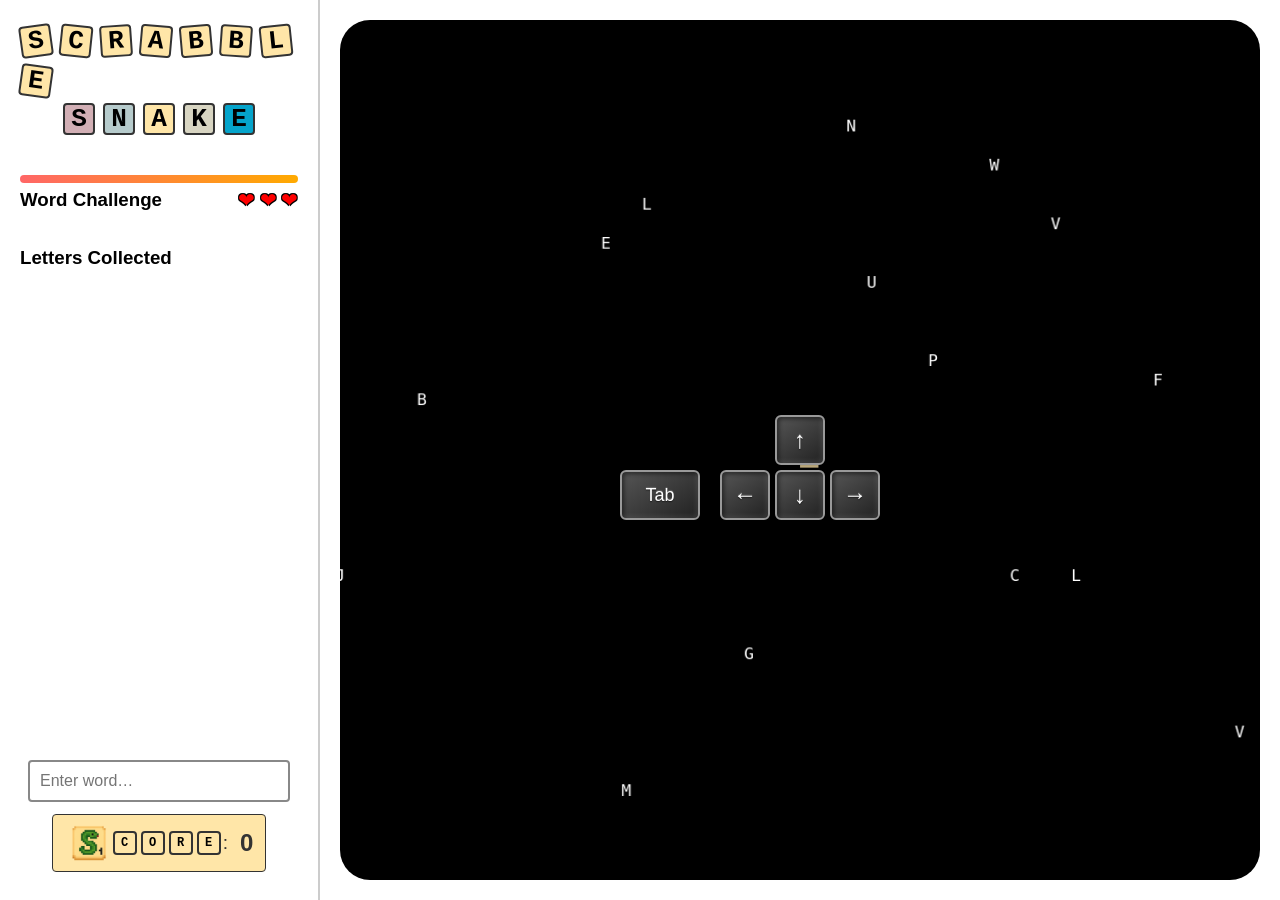
==== index.html @ 5f4277da "restricted num of pickups" ====
<!DOCTYPE html>
<html lang="en">
<head>
  <meta charset="UTF-8" />
  <title>Scrabble Snake</title>
  <link rel="stylesheet" href="stylesheet.css" />
  <link rel="icon" href="favicon.png" />
</head>
<body>
  <div class="container">

    <!-- Sidebar -->
    <div class="sidebar">

      <!-- Game Title -->
      <div class="title-tile-wrapper">
        <div class="title-line">
          <span class="title-tile" style="background-color: #ffe6a8; transform: rotate(-8deg);">S</span>
          <span class="title-tile" style="background-color: #ffe6a8; transform: rotate(6deg);">C</span>
          <span class="title-tile" style="background-color: #ffe6a8; transform: rotate(-4deg);">R</span>
          <span class="title-tile" style="background-color: #ffe6a8; transform: rotate(5deg);">A</span>
          <span class="title-tile" style="background-color: #ffe6a8; transform: rotate(-5deg);">B</span>
          <span class="title-tile" style="background-color: #ffe6a8; transform: rotate(4deg);">B</span>
          <span class="title-tile" style="background-color: #ffe6a8; transform: rotate(-6deg);">L</span>
          <span class="title-tile" style="background-color: #ffe6a8; transform: rotate(8deg);">E</span>
        </div>
        <div class="title-line indent">
          <span class="title-tile" style="background-color: #D2AFB5;">S</span>
          <span class="title-tile" style="background-color: #B6CBCC;">N</span>
          <span class="title-tile" style="background-color: #ffe6a8;">A</span>
          <span class="title-tile" style="background-color: #D8D5C2;">K</span>
          <span class="title-tile" style="background-color: #05A4CB;">E</span>
        </div>
      </div>

      <!-- Word Challenge -->
      <div class="word-challenge">
        <div class="timer-bar">
          <div id="timerFill"></div>
        </div>
        <div class="challenge-header">
          <h3>Word Challenge</h3>
          <div id="lifeContainer">
            <span class="heart full">❤</span>
            <span class="heart full">❤</span>
            <span class="heart full">❤</span>
          </div>
        </div>
        <div id="wordChallengeTiles"></div>
      </div>

      <!-- Inventory -->
      <div class="inventory">
        <h3>Letters Collected</h3>
        <div id="letterInventory" class="tile-inventory"></div>
      </div>

      <!-- Submission & Score -->
      <div class="submission-area">
        <input id="wordInput" type="text" placeholder="Enter word…" />

        <div id="playerScore" class="score-display">
          <!-- Favicon‑as‑tile for “S” -->
          <img src="favicon.png" alt="S" class="score-icon" />

          <!-- Four Scrabble tiles spelling “CORE” -->
          <div class="score-tiles">
            <div class="tile">C</div>
            <div class="tile">O</div>
            <div class="tile">R</div>
            <div class="tile">E</div>
          </div>

          <!-- Separator -->
          <span class="score-sep">:</span>

          <!-- Numeric score -->
          <span id="scoreValue" class="score-value">0</span>
        </div>
      </div>

    </div><!-- /.sidebar -->

    <!-- Game Arena -->
    <div class="game-arena">
      <canvas id="game"></canvas>
      <div id="startOverlay">
        <div class="arrow up">↑</div>
        <div class="arrow left">←</div>
        <div class="arrow down">↓</div>
        <div class="arrow right">→</div>
        <div class="arrow tab">Tab</div>
      </div>
    </div>

  </div><!-- /.container -->

  <script src="game.js"></script>
</body>
</html>
---- stylesheet.css ----
/* ==========================================================================
   RESET & BASE
   ========================================================================== */
* {
  margin: 0;
  padding: 0;
  box-sizing: border-box;
}

html, body {
  height: 100%;
  background: white;
  color: black;
  font-family: sans-serif;
}

/* ==========================================================================
   LAYOUT
   ========================================================================== */
.container {
  display: flex;
  height: 100%;
  overflow: hidden;
}

/* Sidebar (game board panel) */
.sidebar {
  position: relative; 
  width: 25%;
  background: white;
  padding: 20px;
  display: flex;
  flex-direction: column;
  border-right: 2px solid #ccc;
  overflow-y: auto;
}

/* Arena (canvas container) */
.game-arena {
  flex: 1;
  background: black;
  border-radius: 30px;
  margin: 20px;
  position: relative;
  display: flex;
  align-items: center;
  justify-content: center;
}


#startOverlay {
  position: absolute;
  top: 50%;
  left: 50%;
  width: 200px;
  height: 200px;
  transform: translate(-50%, -50%);
  pointer-events: none;
  animation: overlay-blink 1s infinite alternate;
  z-index: 10;
}

/* Base arrow style */
#startOverlay .arrow {
  position: absolute;
  width: 50px;
  height: 50px;
  font-size: 24px;
  display: flex;
  justify-content: center;
  align-items: center;
  color: white;
  text-shadow:
    0 1px 1px rgba(0,0,0,0.5),
    0 -1px 1px rgba(255,255,255,0.2);
  background: linear-gradient(145deg, #555, #222);
  border: 2px solid #999;
  border-radius: 6px;
  box-shadow:
    inset 2px 2px 4px rgba(0,0,0,0.5),
    inset -2px -2px 4px rgba(255,255,255,0.1),
    3px 3px 6px rgba(0,0,0,0.4);
}

/* new “Tab” key style */
#startOverlay .tab {
  /* same base arrow look & feel */
  width: 80px;
  height: 50px;
  font-size: 18px;
  line-height: 1;
  top: 120px;           /* push it below the Up/Down arrows */
  left: -20%;            /* center horizontally */
  transform: translateX(-50%);
}

/* Now position each manually */
#startOverlay .up {
  top: 65px;
  left: 75px;
}

#startOverlay .left {
  top: 120px;
  left: 20px;
}

#startOverlay .down {
  top: 120px;
  left: 75px;
}

#startOverlay .right {
  top: 120px;
  left: 130px;
}


/* Blink animation */
@keyframes overlay-blink {
  from { opacity: 4.5; }
  to   { opacity: 0.4; }
}

/* Canvas */
#game {
  display: block;
  width: 100%;
  height: 100%;
}

/* ==========================================================================
   HEADERS & TITLES
   ========================================================================== */
.sidebar h1 {
  font-size: 24px;
  margin-bottom: 16px;
}

.sidebar h2 {
  font-size: 18px;
  margin-bottom: 18px;
}

/* Title-Tile Logo */
.title-tile-wrapper {
  display: flex;
  flex-direction: column;
  align-items: center;
  gap: 6px;
  margin: 5px 0 20px;
}

.title-line {
  display: flex;
  flex-wrap: wrap;
  gap: 8px;
}

.title-tile {
  position: relative;
  width: 32px;
  height: 32px;
  background-color: #ffe6a8;
  border: 2px solid #333;
  border-radius: 4px;
  color: #000;
  font-size: 26px;
  font-weight: bold;
  display: flex;
  justify-content: center;
  align-items: center;
  font-family: 'Courier New', monospace;
}


/* ----------------------------------------------------------------------------
   WORD CHALLENGE 
   ---------------------------------------------------------------------------- */

.word-challenge {
  display: flex;
  flex-direction: column;
  gap: 6px;
  align-items: flex-start;  /* keeps things aligned left */
  margin-top: 20px;   

}

#wordChallengeTiles {
  display: flex;  /* <- this keeps the tiles horizontal */
  gap: 4px;
}

.timer-bar {
  height: 8px;
  width: 100%;
  background: #ddd;
  border-radius: 4px;
  overflow: hidden;
}

#timerFill {
  height: 100%;
  width: 100%;
  background: linear-gradient(to right, #f66, #fa0);
  transition: width 1s linear;
}


.heart {
  font-size: 20px;
  line-height: 1;
  color: red;
  text-shadow:
     1px  1px 0 black,
    -1px  1px 0 black,
     1px -1px 0 black,
    -1px -1px 0 black;
}

.heart.empty {
  color: #555;
  text-shadow: none;
}

/* New wrapper for title + hearts, side by side */
.challenge-header {
  display: flex;
  align-items: center;
  width: 100%;
  margin-left: auto;
}

/* Push the hearts to the right */
.challenge-header #lifeContainer {
  margin-left: auto;
}

#lifeContainer .heart {
  transition: color .2s ease;
}


/* ==========================================================================
   INVENTORY (“Collected Letters”)
   ========================================================================== */
.inventory {
  margin-top: 30px;
  margin-bottom: 124px;
}

/* Collected tile container needs relative for absolute-fall */
#letterInventory,
.tile-inventory {
  position: relative;
  display: flex;
  flex-wrap: wrap;
  gap: 6px;
  margin-top: 8px; 
}

.tile {
  position: relative;
  width: 40px;
  height: 40px;
  background-color: #ffe6a8;
  border: 2px solid #333;
  border-radius: 4px;
  color: #000;
  font-size: 22px;
  font-weight: bold;
  display: flex;
  justify-content: center;
  align-items: center;
  font-family: 'Courier New', monospace;
}

.tile-points {
  position: absolute;
  bottom: -2.5px;
  right: 1px;
  font-size: 12px;
  font-weight: bold;
  opacity: 0.7;
}

.tile-count {
  position: absolute;
  top: -6px;
  right: -6px;
  background-color: #333;
  color: white;
  font-size: 12px;
  width: 18px;
  height: 18px;
  border-radius: 50%;
  display: flex;
  justify-content: center;
  align-items: center;
  font-family: sans-serif;
}

/* ==========================================================================
   SUBMISSION AREA (Enter Word + Score)
   ========================================================================== */

.submission-area {
  position: absolute;
  left: 20px;
  right: 20px;
  bottom: 20px;
  display: flex;
  flex-direction: column;
  align-items: center;   /* center under input */
  gap: 12px;             /* space between input and score */
  background: rgba(255,255,255,0.9);
  padding: 8px;
  border-radius: 4px;
  z-index: 1;
}

/* When you switch to row layout: */
.submission-area.submission-row {
  flex-direction: row;
  align-items: center;
  justify-content: space-between;
}

.submission-area.submission-row input#wordInput {
  flex-grow: 1;
}

#wordInput {
  width: 100%;
  padding: 10px;
  font-size: 16px;
  border: 2px solid #888;
  border-radius: 4px;
  background: #fff;
  color: black;
  transition: border 0.3s, box-shadow 0.3s;
}

#wordInput:focus {
  outline: none;
  border-color: #555;
}

#wordInput.success {
  border-color: limegreen;
  box-shadow: 0 0px 8px limegreen;
}

#wordInput.error {
  border-color: red;
  animation: shake 0.3s;
}

/* ==========================================================================
   SCORE DISPLAY
   ========================================================================== */

/* === Score display wrapper === */
.score-display {
  display: flex;
  flex-direction: row;
  align-items: center;
  gap: 0px;
  background: #ffe6a8;
  padding: 4px 12px;
  border-radius: 4px;
  text-align: center;
  border: 1px solid #333;
}

/* === Favicon icon as “S” === */
.score-icon {
  width: 3em;
  height: 3em;
}

/* === Container for the “CORE” tiles === */
.score-tiles {
  display: flex;
  gap: 4px;
}

/* === Reuse your existing .tile style, but override size === */
.score-display .tile {
  width: 2em;            /* same as favicon */
  height: 2em;
  background-color: #ffe6a8;
  border: 2px solid #333;
  border-radius: 4px;
  color: #000;
  font-size: 12px;      /*Size of the CORE letters */
  font-weight: bold;
  display: flex;
  justify-content: center;
  align-items: center;
  font-family: 'Courier New', monospace;
}

/* the colon separator */
.score-sep {
  margin: 2px; /* adjust left/right space around “:” */
  font-size: 1.2em;
  color: #333;
}

/* the numeric score itself */
.score-value {
  font-size: 1.5em;
  font-weight: bold;
  color: #333;
  /* if you want extra breathing room from the colon: */
  margin-left: 10px;
}



/* ==========================================================================
   ANIMATIONS
   ========================================================================== */
/* Input shake */
@keyframes shake {
  0%,100% { transform: translateX(0); }
  25%,75% { transform: translateX(-5px); }
  50%     { transform: translateX(5px); }
}

/* Tile shake */
@keyframes tile-shake {
  0%,100% { transform: translateX(0); }
  20%,60% { transform: translateX(-6px); }
  40%,80% { transform: translateX(6px); }
}
#letterInventory.shake .tile {
  animation: tile-shake 0.6s ease;
}

/* Tile fall — absolutely positioned so it won’t shift layout */
@keyframes tile-fall {
  to {
    transform: translateY(120vh) rotate(360deg);
    opacity: 0;
  }
}
.tile.fall {
  animation: tile-fall 1.5s ease forwards !important;
  z-index: 10;
}
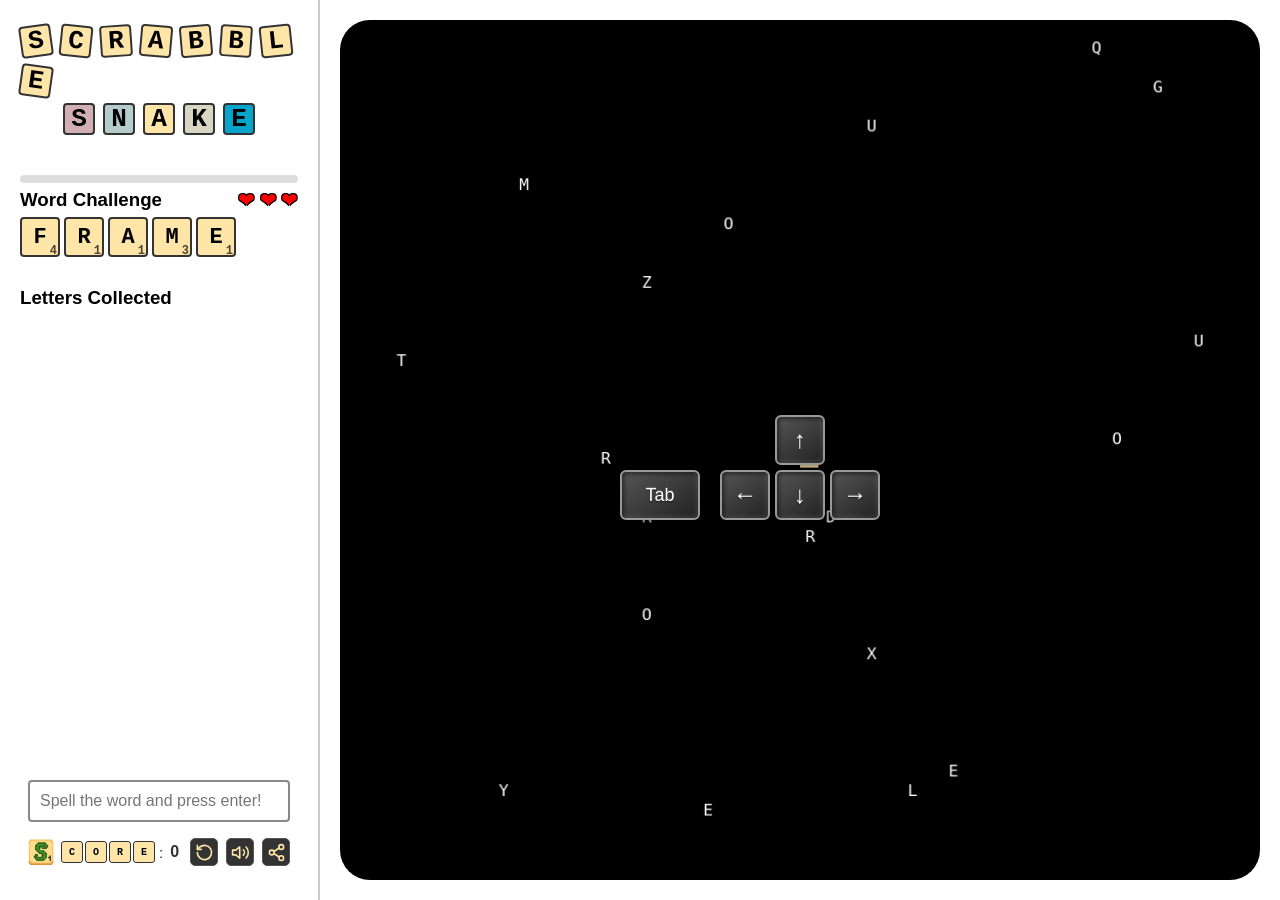
==== commit e8234edd: "game controls and UI" ====
--- a/index.html
+++ b/index.html
@@ -57,25 +57,59 @@
 
       <!-- Submission & Score -->
       <div class="submission-area">
-        <input id="wordInput" type="text" placeholder="Enter word…" />
 
-        <div id="playerScore" class="score-display">
-          <!-- Favicon‑as‑tile for “S” -->
-          <img src="favicon.png" alt="S" class="score-icon" />
+        <input id="wordInput" type="text" placeholder="Spell the word and press enter!" />
 
-          <!-- Four Scrabble tiles spelling “CORE” -->
-          <div class="score-tiles">
-            <div class="tile">C</div>
-            <div class="tile">O</div>
-            <div class="tile">R</div>
-            <div class="tile">E</div>
+        <div class="submission-footer">
+
+          <!-- Score on the left -->
+          <div id="playerScore" class="score-display">
+            <img src="favicon.png" alt="S" class="score-icon" />
+
+            <div class="score-tiles">
+              <div class="tile">C</div>
+              <div class="tile">O</div>
+              <div class="tile">R</div>
+              <div class="tile">E</div>
+            </div>
+
+            <span class="score-sep">:</span>
+            <span id="scoreValue" class="score-value">0</span>
           </div>
 
-          <!-- Separator -->
-          <span class="score-sep">:</span>
+          <!-- Controls on the right -->
+          <div class="game-controls">
 
-          <!-- Numeric score -->
-          <span id="scoreValue" class="score-value">0</span>
+            <button id="resetButton" class="control-button" 
+                    title="Reset game" aria-label="Reset game">
+              <svg viewBox="0 0 24 24">
+                <path d="M3 12a9 9 0 1 0 3-6.7L3 8"/>
+                <path d="M3 3v5h5"/>
+              </svg>
+            </button>
+
+            <button id="muteButton" class="control-button"
+                    title="Mute sound" aria-label="Mute sound">
+              <svg id="muteIcon" viewBox="0 0 24 24">
+                <polygon points="11 5 6 9 2 9 2 15 6 15 11 19 11 5"/>
+                <path d="M15.5 8.5a5 5 0 0 1 0 7"/>
+                <path d="M19 5a10 10 0 0 1 0 14"/>
+              </svg>
+            </button>
+
+            <button id="shareButton" class="control-button"
+                    title="Share game" aria-label="Share game">
+              <svg viewBox="0 0 24 24">
+                <circle cx="18" cy="5" r="3"/>
+                <circle cx="6" cy="12" r="3"/>
+                <circle cx="18" cy="19" r="3"/>
+                <path d="m8.7 10.7 6.6-4.4"/>
+                <path d="m8.7 13.3 6.6 4.4"/>
+              </svg>
+            </button>
+
+          </div>
+
         </div>
       </div>
 
--- a/stylesheet.css
+++ b/stylesheet.css
@@ -302,7 +302,7 @@
 }
 
 /* ==========================================================================
-   SUBMISSION AREA (Enter Word + Score)
+   SUBMISSION AREA
    ========================================================================== */
 
 .submission-area {
@@ -310,25 +310,15 @@
   left: 20px;
   right: 20px;
   bottom: 20px;
+
   display: flex;
   flex-direction: column;
-  align-items: center;   /* center under input */
-  gap: 12px;             /* space between input and score */
-  background: rgba(255,255,255,0.9);
+  gap: 10px;
+
+  background: rgba(255,255,255,0.95);
   padding: 8px;
   border-radius: 4px;
   z-index: 1;
-}
-
-/* When you switch to row layout: */
-.submission-area.submission-row {
-  flex-direction: row;
-  align-items: center;
-  justify-content: space-between;
-}
-
-.submission-area.submission-row input#wordInput {
-  flex-grow: 1;
 }
 
 #wordInput {
@@ -348,8 +338,8 @@
 }
 
 #wordInput.success {
-  border-color: limegreen;
-  box-shadow: 0 0px 8px limegreen;
+  border-color: rgb(25, 141, 25);
+  box-shadow: 0 0 8px rgba(18, 105, 18, 0.65);
 }
 
 #wordInput.error {
@@ -358,43 +348,50 @@
 }
 
 /* ==========================================================================
+   SUBMISSION FOOTER: SCORE + CONTROLS
+   ========================================================================== */
+
+.submission-footer {
+  display: flex;
+  align-items: center;
+  justify-content: space-between;
+  width: 100%;
+}
+
+
+/* ==========================================================================
    SCORE DISPLAY
    ========================================================================== */
 
-/* === Score display wrapper === */
 .score-display {
   display: flex;
   flex-direction: row;
   align-items: center;
-  gap: 0px;
-  background: #ffe6a8;
-  padding: 4px 12px;
-  border-radius: 4px;
-  text-align: center;
+  gap: 2px;
+  background: transparent;
+  padding: 2px;
+  border: none;
+  margin-left: -7px;
+}
+
+.score-icon {
+  width: 36px;
+  height: 36px;
+}
+
+.score-tiles {
+  display: flex;
+  gap: 2px;
+}
+
+.score-display .tile {
+  width: 22px;
+  height: 22px;
+  background-color: #ffe6a8;
   border: 1px solid #333;
-}
-
-/* === Favicon icon as “S” === */
-.score-icon {
-  width: 3em;
-  height: 3em;
-}
-
-/* === Container for the “CORE” tiles === */
-.score-tiles {
-  display: flex;
-  gap: 4px;
-}
-
-/* === Reuse your existing .tile style, but override size === */
-.score-display .tile {
-  width: 2em;            /* same as favicon */
-  height: 2em;
-  background-color: #ffe6a8;
-  border: 2px solid #333;
-  border-radius: 4px;
+  border-radius: 3px;
   color: #000;
-  font-size: 12px;      /*Size of the CORE letters */
+  font-size: 10px;
   font-weight: bold;
   display: flex;
   justify-content: center;
@@ -402,23 +399,67 @@
   font-family: 'Courier New', monospace;
 }
 
-/* the colon separator */
 .score-sep {
-  margin: 2px; /* adjust left/right space around “:” */
-  font-size: 1.2em;
+  margin: 2px;
+  font-size: 15px;
   color: #333;
 }
 
-/* the numeric score itself */
 .score-value {
-  font-size: 1.5em;
+  font-size: 15x;
   font-weight: bold;
   color: #333;
-  /* if you want extra breathing room from the colon: */
-  margin-left: 10px;
-}
-
-
+  margin-left: 3px;
+}
+
+/* ==========================================================================
+   GAME CONTROLS
+   ========================================================================== */
+
+.game-controls {
+  display: flex;
+  align-items: center;
+  gap: 8px;
+}
+
+.control-button {
+  width: 28px;
+  height: 28px;
+
+  display: flex;
+  align-items: center;
+  justify-content: center;
+
+  background: #333;
+  border: 1px solid #555;
+  border-radius: 5px;
+
+  color: #ffe6a8;
+  cursor: pointer;
+
+  transition:
+    background 0.2s ease,
+    transform 0.2s ease;
+}
+
+.control-button svg {
+  width: 19px;
+  height: 19px;
+  fill: none;
+  stroke: #ffe6a8;
+  stroke-width: 2;
+  stroke-linecap: round;
+  stroke-linejoin: round;
+}
+
+.control-button:hover {
+  background: #555;
+  transform: translateY(-2px);
+}
+
+.control-button:active {
+  transform: translateY(0);
+}
 
 /* ==========================================================================
    ANIMATIONS
@@ -452,3 +493,15 @@
   z-index: 10;
 }
 
+/* Wiggle for barrier letters */
+
+.letter.wiggle {
+  animation: blocked-wiggle 0.4s ease;
+}
+
+@keyframes blocked-wiggle {
+  0%,100% { transform: translate(0,0); }
+  25%     { transform: translate(-4px,0); }
+  75%     { transform: translate(4px,0); }
+}
+
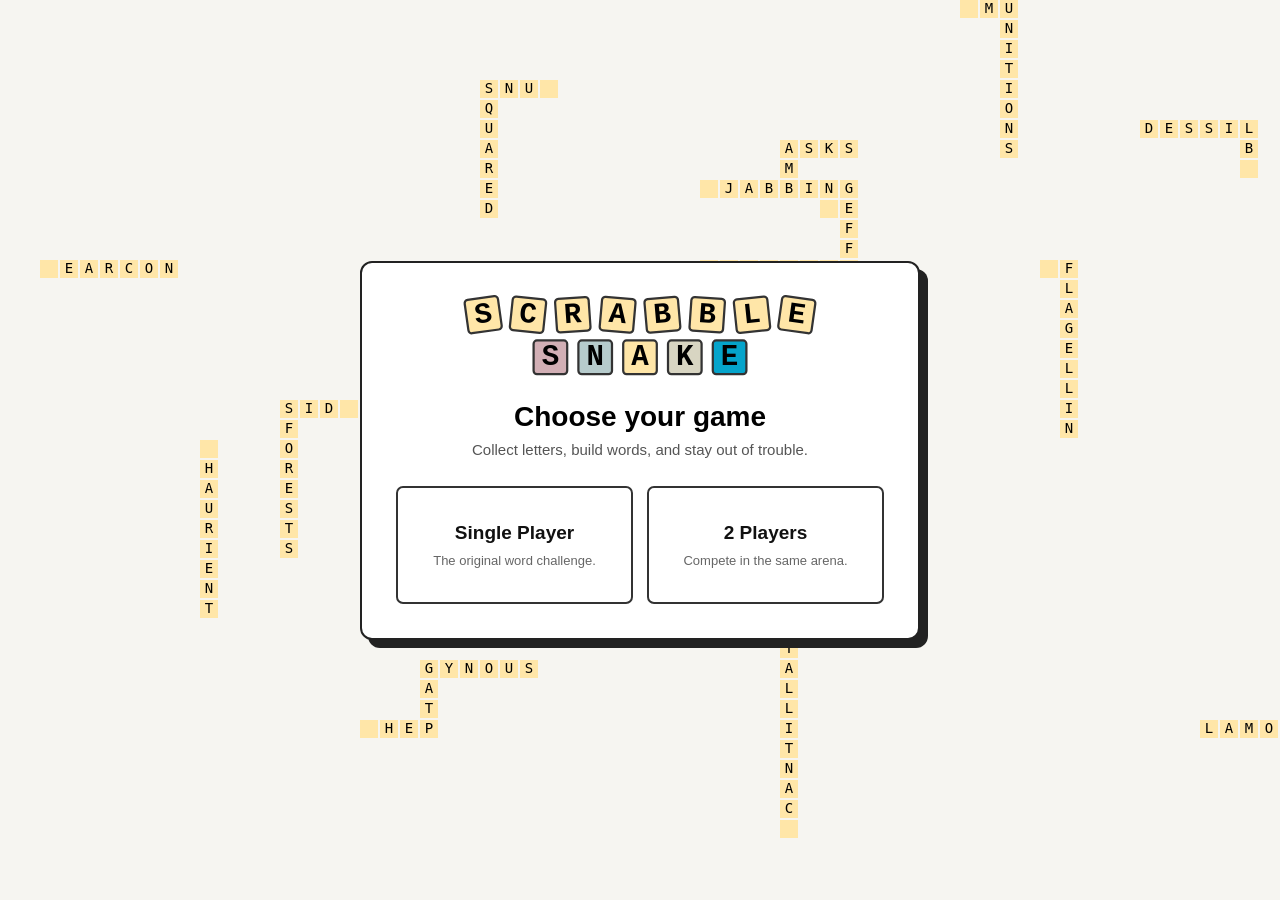
==== commit 0335bbb8: "Multiplayer mode and homescreen animation" ====
--- a/index.html
+++ b/index.html
@@ -2,18 +2,67 @@
 <html lang="en">
 <head>
   <meta charset="UTF-8" />
+  <meta name="viewport" content="width=device-width, initial-scale=1.0" />
   <title>Scrabble Snake</title>
   <link rel="stylesheet" href="stylesheet.css" />
+  <link rel="stylesheet" href="multiplayer.css" />
+  <link rel="stylesheet" href="home-animation.css" />
   <link rel="icon" href="favicon.png" />
 </head>
 <body>
-  <div class="container">
-
-    <!-- Sidebar -->
+
+  <!-- Mode selection -->
+  <main id="modeScreen" class="mode-screen">
+    <canvas id="homeSnakeCanvas" aria-hidden="true"></canvas>
+    <div class="mode-card">
+      <div class="title-tile-wrapper mode-logo">
+        <div class="title-line">
+          <span class="title-tile" style="background-color:#ffe6a8; transform:rotate(-8deg);">S</span>
+          <span class="title-tile" style="background-color:#ffe6a8; transform:rotate(6deg);">C</span>
+          <span class="title-tile" style="background-color:#ffe6a8; transform:rotate(-4deg);">R</span>
+          <span class="title-tile" style="background-color:#ffe6a8; transform:rotate(5deg);">A</span>
+          <span class="title-tile" style="background-color:#ffe6a8; transform:rotate(-5deg);">B</span>
+          <span class="title-tile" style="background-color:#ffe6a8; transform:rotate(4deg);">B</span>
+          <span class="title-tile" style="background-color:#ffe6a8; transform:rotate(-6deg);">L</span>
+          <span class="title-tile" style="background-color:#ffe6a8; transform:rotate(8deg);">E</span>
+        </div>
+        <div class="title-line indent">
+          <span class="title-tile" style="background-color:#D2AFB5;">S</span>
+          <span class="title-tile" style="background-color:#B6CBCC;">N</span>
+          <span class="title-tile" style="background-color:#ffe6a8;">A</span>
+          <span class="title-tile" style="background-color:#D8D5C2;">K</span>
+          <span class="title-tile" style="background-color:#05A4CB;">E</span>
+        </div>
+      </div>
+
+      <h1>Choose your game</h1>
+      <p class="mode-intro">Collect letters, build words, and stay out of trouble.</p>
+
+      <div class="mode-options">
+        <button id="singleModeButton" class="mode-option" type="button">
+          <span class="mode-option-title">Single Player</span>
+          <span class="mode-option-description">The original word challenge.</span>
+        </button>
+        <button id="multiModeButton" class="mode-option" type="button">
+          <span class="mode-option-title">2 Players</span>
+          <span class="mode-option-description">Compete in the same arena.</span>
+        </button>
+      </div>
+    </div>
+  </main>
+
+  <!-- Existing single-player interface. game.js is loaded only after this mode is selected. -->
+  <div id="singlePlayerScreen" class="container" hidden>
     <div class="sidebar">
 
-      <!-- Game Title -->
-      <div class="title-tile-wrapper">
+      <div
+        id="singleHomeTitle"
+        class="title-tile-wrapper single-home-title"
+        role="button"
+        tabindex="0"
+        aria-label="Return to game mode selection"
+        title="Return to game mode selection"
+      >
         <div class="title-line">
           <span class="title-tile" style="background-color: #ffe6a8; transform: rotate(-8deg);">S</span>
           <span class="title-tile" style="background-color: #ffe6a8; transform: rotate(6deg);">C</span>
@@ -33,7 +82,6 @@
         </div>
       </div>
 
-      <!-- Word Challenge -->
       <div class="word-challenge">
         <div class="timer-bar">
           <div id="timerFill"></div>
@@ -49,86 +97,293 @@
         <div id="wordChallengeTiles"></div>
       </div>
 
-      <!-- Inventory -->
       <div class="inventory">
         <h3>Letters Collected</h3>
         <div id="letterInventory" class="tile-inventory"></div>
       </div>
 
-      <!-- Submission & Score -->
       <div class="submission-area">
-
         <input id="wordInput" type="text" placeholder="Spell the word and press enter!" />
-
         <div class="submission-footer">
-
-          <!-- Score on the left -->
           <div id="playerScore" class="score-display">
             <img src="favicon.png" alt="S" class="score-icon" />
-
             <div class="score-tiles">
               <div class="tile">C</div>
               <div class="tile">O</div>
               <div class="tile">R</div>
               <div class="tile">E</div>
             </div>
-
             <span class="score-sep">:</span>
             <span id="scoreValue" class="score-value">0</span>
           </div>
 
-          <!-- Controls on the right -->
           <div class="game-controls">
-
-            <button id="resetButton" class="control-button" 
-                    title="Reset game" aria-label="Reset game">
-              <svg viewBox="0 0 24 24">
-                <path d="M3 12a9 9 0 1 0 3-6.7L3 8"/>
-                <path d="M3 3v5h5"/>
-              </svg>
+            <button id="singleHomeButton" class="control-button" title="Choose game mode" aria-label="Choose game mode" type="button">
+              <svg viewBox="0 0 24 24"><path d="m3 10 9-7 9 7"/><path d="M5 9v12h14V9"/><path d="M9 21v-7h6v7"/></svg>
             </button>
-
-            <button id="muteButton" class="control-button"
-                    title="Mute sound" aria-label="Mute sound">
-              <svg id="muteIcon" viewBox="0 0 24 24">
-                <polygon points="11 5 6 9 2 9 2 15 6 15 11 19 11 5"/>
-                <path d="M15.5 8.5a5 5 0 0 1 0 7"/>
-                <path d="M19 5a10 10 0 0 1 0 14"/>
-              </svg>
+            <button id="muteButton" class="control-button" title="Mute sound" aria-label="Mute sound" type="button">
+              <svg id="muteIcon" viewBox="0 0 24 24"><polygon points="11 5 6 9 2 9 2 15 6 15 11 19 11 5"/><path d="M15.5 8.5a5 5 0 0 1 0 7"/><path d="M19 5a10 10 0 0 1 0 14"/></svg>
             </button>
-
-            <button id="shareButton" class="control-button"
-                    title="Share game" aria-label="Share game">
-              <svg viewBox="0 0 24 24">
-                <circle cx="18" cy="5" r="3"/>
-                <circle cx="6" cy="12" r="3"/>
-                <circle cx="18" cy="19" r="3"/>
-                <path d="m8.7 10.7 6.6-4.4"/>
-                <path d="m8.7 13.3 6.6 4.4"/>
-              </svg>
+            <button id="pauseButton" class="control-button" title="Pause game" aria-label="Pause game" aria-pressed="false" type="button">
+              <svg id="pauseIcon" viewBox="0 0 24 24"><path d="M8 5v14M16 5v14"/></svg>
             </button>
-
-          </div>
-
-        </div>
-      </div>
-
-    </div><!-- /.sidebar -->
-
-    <!-- Game Arena -->
+          </div>
+        </div>
+      </div>
+    </div>
+
     <div class="game-arena">
-      <canvas id="game"></canvas>
+      <canvas id="game" tabindex="-1" aria-label="Single-player game arena"></canvas>
       <div id="startOverlay">
         <div class="arrow up">↑</div>
         <div class="arrow left">←</div>
         <div class="arrow down">↓</div>
         <div class="arrow right">→</div>
         <div class="arrow tab">Tab</div>
+        <div class="arrow enter">Enter</div>
       </div>
     </div>
-
-  </div><!-- /.container -->
-
-  <script src="game.js"></script>
+  </div>
+
+  <!-- Local multiplayer interface -->
+  <section id="multiGameScreen" class="multiplayer-screen" hidden>
+    <header class="multi-topbar">
+      <section class="multi-player-score player-one" aria-label="Player 1 score">
+        <div class="multi-score-line"><span id="p1Score">0</span><small>PTS</small></div>
+        <div class="multi-player-label">PLAYER 1</div>
+        <div id="p1Feedback" class="player-feedback" aria-live="polite"></div>
+      </section>
+
+      <button id="multiHomeButton" class="multi-title-home" type="button" aria-label="Return to game mode selection">
+        <span class="title-tile-wrapper multi-logo">
+          <span class="title-line">
+            <span class="title-tile" style="background-color:#ffe6a8; transform:rotate(-8deg);">S</span>
+            <span class="title-tile" style="background-color:#ffe6a8; transform:rotate(6deg);">C</span>
+            <span class="title-tile" style="background-color:#ffe6a8; transform:rotate(-4deg);">R</span>
+            <span class="title-tile" style="background-color:#ffe6a8; transform:rotate(5deg);">A</span>
+            <span class="title-tile" style="background-color:#ffe6a8; transform:rotate(-5deg);">B</span>
+            <span class="title-tile" style="background-color:#ffe6a8; transform:rotate(4deg);">B</span>
+            <span class="title-tile" style="background-color:#ffe6a8; transform:rotate(-6deg);">L</span>
+            <span class="title-tile" style="background-color:#ffe6a8; transform:rotate(8deg);">E</span>
+          </span>
+          <span class="title-line indent">
+            <span class="title-tile" style="background-color:#D2AFB5;">S</span>
+            <span class="title-tile" style="background-color:#B6CBCC;">N</span>
+            <span class="title-tile" style="background-color:#ffe6a8;">A</span>
+            <span class="title-tile" style="background-color:#D8D5C2;">K</span>
+            <span class="title-tile" style="background-color:#05A4CB;">E</span>
+          </span>
+        </span>
+      </button>
+
+      <section class="multi-player-score player-two" aria-label="Player 2 score">
+        <div class="multi-score-line"><span id="p2Score">0</span><small>PTS</small></div>
+        <div class="multi-player-label">PLAYER 2</div>
+        <div id="p2Feedback" class="player-feedback" aria-live="polite"></div>
+      </section>
+    </header>
+
+    <main id="multiGameArena" class="multi-game-area">
+      <canvas id="multiGameCanvas"></canvas>
+      <div id="multiStartOverlay" class="multi-start-overlay">
+        <div class="multi-start-card">
+          <p class="multi-eyebrow">LOCAL MULTIPLAYER</p>
+          <h1>Ready to compete?</h1>
+          <p>Both players share the same arena and collect letters in order.</p>
+          <div class="multi-control-summary">
+            <div>
+              <strong>PLAYER 1</strong>
+              <span>Arrow keys to move</span>
+              <span>Enter to submit</span>
+            </div>
+            <div>
+              <strong>PLAYER 2</strong>
+              <span>W A S D to move</span>
+              <span>Ctrl to submit</span>
+            </div>
+          </div>
+          <p id="multiDictionaryStatus" class="dictionary-status">Loading word list...</p>
+          <button id="multiStartButton" type="button" disabled>Start match</button>
+          <div id="multiDurationHomeSlot">
+            <div class="multi-duration-control">
+            <label for="multiMatchMinutes">MATCH DURATION</label>
+            <div id="multiMatchDuration" class="multi-duration-input" aria-label="Match duration, maximum ten minutes">
+              <input
+                id="multiMatchMinutes"
+                type="text"
+                inputmode="numeric"
+                autocomplete="off"
+                maxlength="2"
+                value="02"
+                aria-label="Minutes"
+                aria-describedby="multiMatchDurationError"
+              />
+              <span class="multi-duration-colon" aria-hidden="true">:</span>
+              <input
+                id="multiMatchSeconds"
+                type="text"
+                inputmode="numeric"
+                autocomplete="off"
+                maxlength="2"
+                value="30"
+                aria-label="Seconds"
+                aria-describedby="multiMatchDurationError"
+              />
+            </div>
+            <span id="multiMatchDurationError" class="multi-duration-error" aria-live="polite"></span>
+            </div>
+          </div>
+        </div>
+      </div>
+
+      <div id="multiResultsOverlay" class="multi-results-overlay" hidden>
+        <div class="multi-results-card" role="dialog" aria-modal="true" aria-labelledby="multiResultsTitle">
+          <p class="multi-eyebrow">MATCH COMPLETE</p>
+          <h1 id="multiResultsTitle">Match results</h1>
+
+          <section class="multi-results-player player-one-results" aria-label="Player 1 results">
+            <header class="multi-results-player-header">
+              <h2>PLAYER 1</h2>
+              <div class="multi-results-total"><span id="multiResultsP1Score">0</span><small>PTS</small></div>
+            </header>
+            <div id="multiResultsP1Words" class="multi-results-words" aria-label="Player 1 submitted words"></div>
+          </section>
+
+          <section class="multi-results-player player-two-results" aria-label="Player 2 results">
+            <header class="multi-results-player-header">
+              <h2>PLAYER 2</h2>
+              <div class="multi-results-total"><span id="multiResultsP2Score">0</span><small>PTS</small></div>
+            </header>
+            <div id="multiResultsP2Words" class="multi-results-words" aria-label="Player 2 submitted words"></div>
+          </section>
+
+          <footer class="multi-results-footer">
+            <div id="multiResultsDurationSlot" class="multi-results-duration-slot"></div>
+            <button id="multiResultsStartButton" type="button" disabled>Start match</button>
+          </footer>
+        </div>
+      </div>
+    </main>
+
+    <div id="multiMatchTimer" class="multi-match-timer" hidden aria-label="Match time remaining">
+      <div class="multi-match-timer-track">
+        <div id="multiMatchTimerFill" class="multi-match-timer-fill"></div>
+      </div>
+    </div>
+
+      <footer class="multi-bottom-controls">
+        <div class="game-controls">
+          <button id="multiHomeIconButton" class="control-button" type="button"
+            title="Home" aria-label="Return to game mode selection">
+            <svg viewBox="0 0 24 24"><path d="m3 10 9-7 9 7"/><path d="M5 9v12h14V9"/><path d="M9 21v-7h6v7"/></svg>
+          </button>
+          <button id="multiMuteButton" class="control-button" type="button"
+            title="Mute sound" aria-label="Mute sound">
+            <svg viewBox="0 0 24 24"><polygon points="11 5 6 9 2 9 2 15 6 15 11 19 11 5"/><path d="M15.5 8.5a5 5 0 0 1 0 7"/><path d="M19 5a10 10 0 0 1 0 14"/></svg>
+          </button>
+          <button id="multiPauseButton" class="control-button" type="button"
+            title="Pause game" aria-label="Pause game" disabled>
+            <svg viewBox="0 0 24 24"><path d="M8 5v14M16 5v14"/></svg>
+          </button>
+          <button id="multiResetButton" class="control-button" type="button"
+            title="Restart match" aria-label="Restart match">
+            <svg viewBox="0 0 24 24"><path d="M3 12a9 9 0 1 0 3-6.7L3 8"/><path d="M3 3v5h5"/></svg>
+          </button>
+        </div>
+      </footer>
+
+  </section>
+
+  <script src="home-animation.js"></script>
+  <script>
+    (() => {
+      const modeScreen = document.getElementById('modeScreen');
+      const singleScreen = document.getElementById('singlePlayerScreen');
+      const multiScreen = document.getElementById('multiGameScreen');
+      let multiScriptLoaded = false;
+      let singleScriptLoaded = false;
+
+      function loadScript(src, onload) {
+        const script = document.createElement('script');
+        script.src = src;
+        script.onload = onload || null;
+        script.onerror = () => {
+          alert(`Could not load ${src}. Check that the file is in the Scrabble Snake folder.`);
+        };
+        document.body.appendChild(script);
+      }
+
+      document.getElementById('singleModeButton').addEventListener('click', () => {
+        modeScreen.hidden = true;
+        singleScreen.hidden = false;
+        if (!singleScriptLoaded) {
+          singleScriptLoaded = true;
+          loadScript('game.js');
+        }
+      });
+
+      document.getElementById('multiModeButton').addEventListener('click', () => {
+        modeScreen.hidden = true;
+        multiScreen.hidden = false;
+        if (window.startMultiplayerGame) {
+          window.startMultiplayerGame();
+        } else if (!multiScriptLoaded) {
+          multiScriptLoaded = true;
+          loadScript('multiplayer.js', () => window.startMultiplayerGame());
+        }
+      });
+
+      function returnToModeSelection() {
+        if (window.stopMultiplayerGame) window.stopMultiplayerGame();
+        multiScreen.hidden = true;
+        modeScreen.hidden = false;
+      }
+
+      document.getElementById('multiHomeButton').addEventListener('click', returnToModeSelection);
+      document.getElementById('multiHomeIconButton').addEventListener('click', returnToModeSelection);
+
+      // Single-player home controls return to the mode-selection screen.
+      const singleHomeButton = document.getElementById('singleHomeButton');
+      const singleHomeTitle = document.getElementById('singleHomeTitle');
+      const singleResetFlag = 'scrabbleSnakeRestartSinglePlayer';
+
+      function returnToSinglePlayerModes() {
+        try {
+          sessionStorage.removeItem(singleResetFlag);
+        } catch (error) {
+          // The page can still return home if session storage is unavailable.
+        }
+        window.location.reload();
+      }
+
+      if (singleHomeButton) {
+        singleHomeButton.addEventListener('click', returnToSinglePlayerModes);
+      }
+
+      if (singleHomeTitle) {
+        singleHomeTitle.addEventListener('click', returnToSinglePlayerModes);
+        singleHomeTitle.addEventListener('keydown', event => {
+          if (event.key === 'Enter' || event.key === ' ') {
+            event.preventDefault();
+            returnToSinglePlayerModes();
+          }
+        });
+      }
+
+      // Reset reloads the page but returns directly to Single Player,
+      // rather than stopping at the mode-selection screen.
+      let restartSinglePlayer = false;
+      try {
+        restartSinglePlayer = sessionStorage.getItem(singleResetFlag) === '1';
+        sessionStorage.removeItem(singleResetFlag);
+      } catch (error) {
+        restartSinglePlayer = false;
+      }
+
+      if (restartSinglePlayer) {
+        document.getElementById('singleModeButton').click();
+      }
+    })();
+  </script>
 </body>
 </html>
--- a/stylesheet.css
+++ b/stylesheet.css
@@ -52,7 +52,7 @@
   position: absolute;
   top: 50%;
   left: 50%;
-  width: 200px;
+  width: 340px;
   height: 200px;
   transform: translate(-50%, -50%);
   pointer-events: none;
@@ -89,30 +89,39 @@
   height: 50px;
   font-size: 18px;
   line-height: 1;
-  top: 120px;           /* push it below the Up/Down arrows */
-  left: -20%;            /* center horizontally */
-  transform: translateX(-50%);
+  top: 120px;
+  left: 0;
+  transform: none;
 }
 
 /* Now position each manually */
 #startOverlay .up {
   top: 65px;
-  left: 75px;
+  left: 145px;
 }
 
 #startOverlay .left {
   top: 120px;
-  left: 20px;
+  left: 90px;
 }
 
 #startOverlay .down {
   top: 120px;
-  left: 75px;
+  left: 145px;
 }
 
 #startOverlay .right {
   top: 120px;
-  left: 130px;
+  left: 200px;
+}
+
+#startOverlay .enter {
+  top: 120px;
+  left: 260px;
+  width: 80px;
+  height: 50px;
+  font-size: 18px;
+  line-height: 1;
 }
 
 
@@ -505,3 +514,26 @@
   75%     { transform: translate(4px,0); }
 }
 
+
+
+/* Single-player logo also serves as a link back to game-mode selection. */
+.single-home-title {
+  cursor: pointer;
+  user-select: none;
+  transition: transform .15s ease;
+}
+
+/* Match the subtle lift used by the multiplayer heading. */
+.single-home-title:hover {
+  transform: translateY(-2px);
+}
+
+.single-home-title:focus-visible {
+  outline: 2px solid #999;
+  outline-offset: 7px;
+  border-radius: 4px;
+}
+
+#game:focus {
+  outline: none;
+}
--- a/multiplayer.css
+++ b/multiplayer.css
@@ -0,0 +1,996 @@
+/* Mode selection and multiplayer styles. The original stylesheet.css continues
+   to own the single-player appearance. */
+
+/*
+  MULTIPLAYER ARENA SIZE
+  Adjust these four values to change the black stage margins independently.
+  Smaller margins give the playing field more space.
+*/
+:root {
+  --multi-arena-top-margin: 88px;
+  --multi-arena-right-margin: 20px;
+  --multi-arena-bottom-margin: 70px;
+  --multi-arena-left-margin: 20px;
+
+  /* Score display spacing. Adjust these to separate the score, player label,
+     and temporary submission feedback. */
+  --multi-score-points-label-gap: 7px;
+  --multi-score-label-feedback-gap: 5px;
+  --multi-score-feedback-line-height: 16px;
+}
+
+[hidden] {
+  display: none !important;
+}
+
+/* --------------------------------------------------------------------------
+   MODE SELECTOR
+   -------------------------------------------------------------------------- */
+.mode-screen {
+  min-height: 100vh;
+  width: 100%;
+  display: flex;
+  align-items: center;
+  justify-content: center;
+  padding: 32px 18px;
+  background: #f6f5f1;
+}
+
+.mode-card {
+  width: min(560px, 100%);
+  padding: 38px 34px 34px;
+  background: #fff;
+  border: 2px solid #222;
+  border-radius: 12px;
+  box-shadow: 8px 8px 0 #222;
+  text-align: center;
+}
+
+.mode-logo {
+  margin: 0 auto 30px;
+  transform: scale(1.12);
+}
+
+.mode-card h1 {
+  margin: 0 0 8px;
+  font-size: 28px;
+}
+
+.mode-intro {
+  margin-bottom: 28px;
+  color: #555;
+  font-size: 15px;
+}
+
+.mode-options {
+  display: grid;
+  grid-template-columns: 1fr 1fr;
+  gap: 14px;
+}
+
+.mode-option {
+  min-height: 118px;
+  padding: 20px 14px;
+  display: flex;
+  flex-direction: column;
+  align-items: center;
+  justify-content: center;
+  gap: 9px;
+  color: #111;
+  background: #fff;
+  border: 2px solid #333;
+  border-radius: 7px;
+  cursor: pointer;
+  transition: transform .15s ease, box-shadow .15s ease, background .15s ease;
+}
+
+.mode-option:hover {
+  transform: translateY(-3px);
+  box-shadow: 0 5px 0 #333;
+  background: #fff9e9;
+}
+
+.mode-option:active {
+  transform: translateY(0);
+  box-shadow: none;
+}
+
+.mode-option-title {
+  font-size: 19px;
+  font-weight: 700;
+}
+
+.mode-option-description {
+  color: #666;
+  font-size: 13px;
+}
+
+/* --------------------------------------------------------------------------
+   FULL-SCREEN MULTIPLAYER PAGE
+   -------------------------------------------------------------------------- */
+.multiplayer-screen {
+  position: fixed;
+  inset: 0;
+  z-index: 20;
+  width: 100vw;
+  height: 100vh;
+  overflow: hidden;
+  background: #fff;
+}
+
+.multi-topbar {
+  position: absolute;
+  top: 0;
+  left: 0;
+  right: 0;
+  height: 84px;
+  display: flex;
+  align-items: flex-start;
+  justify-content: center;
+  z-index: 3;
+  background: #fff;
+}
+
+.multi-title-home {
+  position: absolute;
+  top: 7px;
+  left: 50%;
+  transform: translateX(-50%);
+  display: block;
+  padding: 0;
+  border: 0;
+  background: transparent;
+  cursor: pointer;
+  color: inherit;
+  -webkit-tap-highlight-color: transparent;
+}
+
+.multi-title-home:hover .title-tile-wrapper {
+  transform: translateY(-2px);
+}
+
+.multi-logo {
+  display: flex;
+  flex-direction: column;
+  align-items: center;
+  gap: 4px;
+  margin: 0;
+  transition: transform .15s ease;
+}
+
+.multi-logo .title-line {
+  display: flex;
+  flex-wrap: nowrap;
+  gap: 6px;
+}
+
+.multi-logo .title-tile {
+  width: 27px;
+  height: 27px;
+  border: 2px solid #333;
+  border-radius: 4px;
+  color: #000;
+  font-family: 'Courier New', monospace;
+  font-size: 21px;
+  font-weight: bold;
+  display: flex;
+  justify-content: center;
+  align-items: center;
+}
+
+.multi-player-score {
+  position: absolute;
+  top: 15px;
+  min-width: 130px;
+  max-width: 30vw;
+  color: #111;
+}
+
+.multi-player-score.player-one {
+  left: 24px;
+  text-align: left;
+}
+
+.multi-player-score.player-two {
+  right: 24px;
+  text-align: right;
+}
+
+.multi-player-label {
+  margin-top: var(--multi-score-points-label-gap);
+  margin-bottom: 0;
+  color: #555;
+  font-family: 'Courier New', monospace;
+  font-size: 11px;
+  font-weight: 700;
+  letter-spacing: 1.6px;
+}
+
+.player-one .multi-player-label,
+.player-one .multi-score-line {
+  color: #9a711e;
+}
+
+.player-two .multi-player-label,
+.player-two .multi-score-line {
+  color: #347f84;
+}
+
+.multi-score-line {
+  display: flex;
+  align-items: baseline;
+  gap: 5px;
+  font-size: 25px;
+  line-height: 1;
+  font-weight: 700;
+  font-variant-numeric: tabular-nums;
+}
+
+.player-two .multi-score-line {
+  justify-content: flex-end;
+}
+
+.multi-score-line small {
+  color: #777;
+  font-size: 9px;
+  letter-spacing: 1px;
+}
+
+.player-feedback {
+  display: block;
+  min-height: var(--multi-score-feedback-line-height);
+  max-width: min(32vw, 360px);
+  margin-top: var(--multi-score-label-feedback-gap);
+  color: transparent;
+  font-size: 12px;
+  line-height: 1.25;
+  font-weight: 700;
+  overflow-wrap: anywhere;
+  transform-origin: center;
+}
+
+.player-one .player-feedback {
+  text-align: left;
+}
+
+.player-two .player-feedback {
+  margin-left: auto;
+  text-align: right;
+}
+
+.player-feedback.feedback-error {
+  color: #c62828 !important;
+}
+
+.player-feedback.feedback-success {
+  color: #237a36 !important;
+  font-weight: 700;
+}
+
+.player-feedback.feedback-winner,
+.player-feedback.feedback-tie {
+  color: #237a36 !important;
+  font-size: 14px;
+  font-weight: 800;
+  letter-spacing: .5px;
+}
+
+.player-feedback.feedback-jiggle {
+  animation: multi-feedback-jiggle 0.34s ease both;
+}
+
+@keyframes multi-feedback-jiggle {
+  0%, 100% { transform: translateX(0); }
+  20%, 60% { transform: translateX(-2px); }
+  40%, 80% { transform: translateX(2px); }
+}
+
+/* Arena dimensions mirror the single-player black stage, but the stage uses
+   the available width instead of reserving a sidebar. */
+.multi-game-area {
+  position: absolute;
+  top: var(--multi-arena-top-margin);
+  right: var(--multi-arena-right-margin);
+  bottom: var(--multi-arena-bottom-margin);
+  left: var(--multi-arena-left-margin);
+  overflow: hidden;
+  border-radius: 30px;
+  background: #000;
+}
+
+#multiGameCanvas {
+  position: absolute;
+  inset: 0;
+  display: block;
+  width: 100%;
+  height: 100%;
+  background: #000;
+}
+
+.multi-bottom-controls {
+  position: absolute;
+  right: 20px;
+  bottom: 18px;
+  z-index: 4;
+  display: flex;
+  align-items: center;
+  justify-content: flex-end;
+}
+
+/* Reuse the exact control-button language from stylesheet.css. */
+.multi-bottom-controls .game-controls {
+  display: flex;
+  align-items: center;
+  gap: 8px;
+}
+
+.multi-bottom-controls .control-button {
+  width: 28px;
+  height: 28px;
+  display: flex;
+  align-items: center;
+  justify-content: center;
+  background: #333;
+  border: 1px solid #555;
+  border-radius: 5px;
+  color: #ffe6a8;
+  cursor: pointer;
+  transition: background .2s ease, transform .2s ease;
+}
+
+.multi-bottom-controls .control-button svg {
+  width: 19px;
+  height: 19px;
+  fill: none;
+  stroke: #ffe6a8;
+  stroke-width: 2;
+  stroke-linecap: round;
+  stroke-linejoin: round;
+}
+
+.multi-bottom-controls .control-button:hover {
+  background: #555;
+  transform: translateY(-2px);
+}
+
+.multi-bottom-controls .control-button:active {
+  transform: translateY(0);
+}
+
+/* Start overlay */
+.multi-start-overlay {
+  position: absolute;
+  inset: 0;
+  z-index: 5;
+  padding: 20px;
+  display: flex;
+  align-items: center;
+  justify-content: center;
+  color: #fff;
+  background: rgba(0, 0, 0, .86);
+}
+
+.multi-start-card {
+  width: min(500px, 100%);
+  padding: 30px;
+  border: 1px solid #666;
+  border-radius: 10px;
+  background: #171717;
+  text-align: center;
+}
+
+.multi-eyebrow {
+  margin-bottom: 9px;
+  color: #ffe6a8;
+  font-family: 'Courier New', monospace;
+  font-size: 11px;
+  letter-spacing: 2px;
+}
+
+.multi-start-card h1 {
+  margin-bottom: 10px;
+  font-size: 28px;
+}
+
+.multi-start-card > p:not(.multi-eyebrow) {
+  color: #ccc;
+  font-size: 13px;
+  line-height: 1.5;
+}
+
+.multi-control-summary {
+  margin: 22px 0 14px;
+  display: grid;
+  grid-template-columns: 1fr 1fr;
+  gap: 10px;
+}
+
+.multi-control-summary div {
+  padding: 12px 8px;
+  display: flex;
+  flex-direction: column;
+  gap: 5px;
+  border: 1px solid #555;
+  border-radius: 5px;
+  background: #222;
+  font-size: 12px;
+}
+
+.multi-control-summary div:first-child strong {
+  color: #ffe6a8;
+}
+
+.multi-control-summary div:last-child strong {
+  color: #9bd7d9;
+}
+
+.multi-control-summary span {
+  color: #ddd;
+}
+
+.multi-start-card .multi-start-instruction {
+  margin-bottom: 16px;
+}
+
+#multiStartButton,
+#multiResultsStartButton {
+  min-width: 132px;
+  padding: 11px 24px;
+  border: 2px solid #ffe6a8;
+  border-radius: 5px;
+  color: #111;
+  background: #ffe6a8;
+  font-size: 15px;
+  font-weight: 700;
+  cursor: pointer;
+  transition: transform .15s ease, background .15s ease;
+}
+
+#multiStartButton:hover:not(:disabled),
+#multiResultsStartButton:hover:not(:disabled) {
+  background: #fff0c7;
+  transform: translateY(-1px);
+}
+
+#multiStartButton:disabled,
+#multiResultsStartButton:disabled {
+  opacity: .5;
+  cursor: not-allowed;
+  transform: none;
+}
+
+.multi-duration-control {
+  margin-top: 13px;
+  display: flex;
+  flex-direction: column;
+  align-items: center;
+  gap: 6px;
+}
+
+.multi-duration-control label {
+  color: #999;
+  font-family: 'Courier New', monospace;
+  font-size: 10px;
+  font-weight: 700;
+  letter-spacing: 1.8px;
+}
+
+#multiMatchDuration {
+  display: flex;
+  align-items: center;
+  justify-content: center;
+  width: 132px;
+  padding: 7px 9px;
+  border: 1px solid #555;
+  border-radius: 5px;
+  background: #222;
+  color: #ffe6a8;
+  font-family: 'Courier New', monospace;
+  font-size: 24px;
+  font-variant-numeric: tabular-nums;
+  letter-spacing: 2px;
+}
+
+#multiMatchDuration:focus-within {
+  border-color: #ffe6a8;
+  box-shadow: 0 0 0 2px rgba(255, 230, 168, .12);
+}
+
+#multiMatchDuration[aria-invalid="true"] {
+  border-color: #d95b5b;
+}
+
+#multiMatchDuration input {
+  width: 39px;
+  min-width: 0;
+  padding: 0;
+  border: 0;
+  outline: 0;
+  background: transparent;
+  color: #ffe6a8;
+  font: inherit;
+  font-variant-numeric: tabular-nums;
+  text-align: center;
+  letter-spacing: 1px;
+  caret-color: #ffe6a8;
+}
+
+#multiMatchDuration input:focus {
+  color: #fff;
+}
+
+.multi-duration-colon {
+  display: inline-block;
+  width: 15px;
+  color: #ffe6a8;
+  text-align: center;
+  user-select: none;
+  pointer-events: none;
+}
+
+.multi-duration-error {
+  min-height: 13px;
+  color: #ff7777;
+  font-size: 10px;
+}
+
+/* Match clock sits in the space directly underneath the arena. The controls
+   remain at the bottom-right, so the timer track stops before the buttons. */
+.multi-match-timer {
+  position: absolute;
+  left: var(--multi-arena-left-margin);
+  right: 205px;
+  bottom: 25px;
+  z-index: 4;
+  display: flex;
+  align-items: center;
+  min-height: 16px;
+}
+
+.multi-match-timer-track {
+  flex: 1;
+  height: 8px;
+  overflow: hidden;
+  border-radius: 5px;
+  background: #ddd;
+}
+
+.multi-match-timer-fill {
+  width: 100%;
+  height: 100%;
+  border-radius: inherit;
+  background: linear-gradient(to right, #f66, #fa0);
+  transition: width 100ms linear;
+}
+
+.multi-bottom-controls .control-button:disabled {
+  opacity: .4;
+  cursor: not-allowed;
+  transform: none;
+}
+
+.dictionary-status {
+  max-width: 100%;
+  margin-top: 12px;
+  font-size: 11px !important;
+  line-height: 1.45;
+  overflow-wrap: anywhere;
+  color: #aaa !important;
+}
+
+.multi-start-card .multi-start-footnote {
+  margin-top: 15px;
+  font-size: 11px !important;
+  color: #aaa !important;
+}
+
+/* --------------------------------------------------------------------------
+   MATCH RESULTS DASHBOARD
+   The markup and word-history rendering live in index.html/multiplayer.js.
+   These rules give the results a real overlay, with independently scrollable
+   word lists for each player and the next-match controls along the bottom.
+   -------------------------------------------------------------------------- */
+.multi-results-overlay {
+  position: absolute;
+  inset: 0;
+  z-index: 8;
+  display: flex;
+  align-items: center;
+  justify-content: center;
+  padding: clamp(12px, 2vw, 24px);
+  overflow: auto;
+  color: #f7f4ec;
+  background: rgba(0, 0, 0, .88);
+}
+
+.multi-results-card {
+  width: min(470px, 100%);
+  height: min(760px, 100%);
+  max-height: 100%;
+  min-height: 0;
+  padding: clamp(14px, 2vw, 24px);
+  display: grid;
+  /* Five direct children: eyebrow, title, Player 1, Player 2, footer. */
+  grid-template-rows: auto auto minmax(0, 1fr) minmax(0, 1fr) auto;
+  gap: 12px;
+  overflow: hidden;
+  border: 1px solid #777;
+  border-radius: 10px;
+  background: #171717;
+  box-shadow: 0 12px 40px rgba(0, 0, 0, .45);
+}
+
+.multi-results-card > .multi-eyebrow {
+  margin: 0 0 -6px;
+  text-align: center;
+}
+
+.multi-results-card > h1 {
+  margin: 0;
+  color: #fff;
+  font-size: clamp(21px, 3vw, 29px);
+  line-height: 1.15;
+  text-align: center;
+}
+
+.multi-results-player {
+  min-height: 0;
+  padding: 10px 12px 8px;
+  display: flex;
+  flex-direction: column;
+  gap: 8px;
+  overflow: hidden;
+  border: 1px solid #4b4b4b;
+  border-radius: 7px;
+  background: #222;
+}
+
+.multi-results-player-header {
+  flex: 0 0 auto;
+  min-height: 28px;
+  margin: 0;
+  display: flex;
+  align-items: center;
+  justify-content: space-between;
+  gap: 12px;
+}
+
+.multi-results-player-header h2 {
+  margin: 0;
+  color: #ffe6a8;
+  font-family: 'Courier New', monospace;
+  font-size: 14px;
+  font-weight: 800;
+  letter-spacing: 1.6px;
+}
+
+.player-two-results .multi-results-player-header h2 {
+  color: #9bd7d9;
+}
+
+.multi-results-total {
+  display: flex;
+  align-items: baseline;
+  gap: 6px;
+  color: #fff;
+  font-size: 23px;
+  line-height: 1;
+  font-weight: 800;
+  font-variant-numeric: tabular-nums;
+}
+
+.multi-results-total small {
+  color: #aaa;
+  font-size: 9px;
+  letter-spacing: 1px;
+}
+
+.multi-results-words {
+  flex: 1 1 190px;
+  min-height: 0;
+  height: 0;
+  max-height: 190px;
+  padding: 2px 6px 2px 0;
+  display: flex;
+  flex-direction: column;
+  gap: 5px;
+  overflow-y: auto;
+  overflow-x: hidden;
+  overscroll-behavior: contain;
+  scrollbar-width: thin;
+  scrollbar-color: #777 #292929;
+}
+
+.multi-results-words::-webkit-scrollbar {
+  width: 7px;
+}
+
+.multi-results-words::-webkit-scrollbar-track {
+  border-radius: 5px;
+  background: #292929;
+}
+
+.multi-results-words::-webkit-scrollbar-thumb {
+  border-radius: 5px;
+  background: #777;
+}
+
+.multi-results-word-row {
+  flex: 0 0 34px;
+  min-width: 0;
+  min-height: 34px;
+  padding: 2px 4px;
+  display: flex;
+  align-items: center;
+  justify-content: space-between;
+  flex-wrap: nowrap;
+  gap: 12px;
+  overflow: hidden;
+  border-bottom: 1px solid rgba(255, 255, 255, .08);
+}
+
+.multi-results-word-tiles {
+  min-width: 0;
+  flex: 1 1 auto;
+  width: 0;
+  max-width: none;
+  display: flex;
+  flex-wrap: nowrap;
+  align-items: center;
+  gap: 2px;
+  overflow: hidden;
+}
+
+.multi-results-letter-tile {
+  position: relative;
+  box-sizing: border-box;
+  flex: 0 0 var(--result-tile-size, 26px);
+  width: var(--result-tile-size, 26px);
+  height: var(--result-tile-size, 26px);
+  min-width: 0;
+  display: inline-flex;
+  align-items: center;
+  justify-content: center;
+  border: 1px solid #b7a77f;
+  border-radius: 3px;
+  color: #17130c;
+  background: #ffe6a8;
+  font-family: 'Courier New', monospace;
+  font-size: clamp(7px, calc(var(--result-tile-size, 26px) * .62), 16px);
+  font-weight: 800;
+  line-height: 1;
+}
+
+.multi-results-letter-points {
+  position: absolute;
+  right: 2px;
+  bottom: 1px;
+  color: #51452d;
+  font-family: Arial, sans-serif;
+  font-size: clamp(5px, calc(var(--result-tile-size, 26px) * .27), 7px);
+  font-weight: 700;
+  line-height: 1;
+}
+
+.multi-results-word-score {
+  flex: 0 0 58px;
+  color: #f5f1e8;
+  font-size: 11px;
+  font-weight: 700;
+  text-align: right;
+  white-space: nowrap;
+  font-variant-numeric: tabular-nums;
+}
+
+.multi-results-empty {
+  margin: auto;
+  padding: 10px;
+  color: #999;
+  font-size: 12px;
+  font-style: italic;
+  text-align: center;
+}
+
+.multi-results-footer {
+  min-width: 0;
+  display: flex;
+  align-items: center;
+  justify-content: space-between;
+  gap: 18px;
+  padding-top: 3px;
+}
+
+#multiResultsDurationSlot {
+  min-width: 132px;
+  display: flex;
+  align-items: flex-start;
+  justify-content: flex-start;
+}
+
+#multiResultsDurationSlot .multi-duration-control {
+  margin: 0;
+  align-items: flex-start;
+  gap: 5px;
+}
+
+#multiResultsDurationSlot .multi-duration-control label {
+  text-align: left;
+}
+
+#multiResultsDurationSlot #multiMatchDuration {
+  width: 132px;
+}
+
+#multiResultsStartButton {
+  flex: 0 0 auto;
+  min-height: 43px;
+}
+
+@media (max-width: 650px) {
+  .multi-player-score.player-one { left: 12px; }
+  .multi-player-score.player-two { right: 12px; }
+  .multi-player-score { top: 13px; min-width: 90px; }
+  .multi-player-label { font-size: 9px; letter-spacing: 1px; }
+  .player-feedback { max-width: 34vw; font-size: 10px; }
+  .multi-score-line { font-size: 21px; }
+  .multi-logo .title-line { gap: 3px; }
+  .multi-logo .title-tile { width: 21px; height: 23px; font-size: 17px; }
+  .multi-bottom-controls { right: 10px; bottom: 14px; }
+  .multi-match-timer { left: 10px; right: 190px; bottom: 20px; }
+  .multi-start-card { padding: 22px 15px; }
+  .multi-results-card { gap: 8px; padding: 12px; }
+  .multi-results-player { padding: 8px; gap: 5px; }
+  .multi-results-player-header h2 { font-size: 11px; }
+  .multi-results-total { font-size: 19px; }
+  .multi-results-word-row { gap: 6px; }
+  .multi-results-word-tiles { gap: 2px; }
+  .multi-results-word-score { flex-basis: 54px; font-size: 10px; }
+  #multiResultsStartButton { min-width: 112px; padding: 9px 12px; font-size: 13px; }
+  #multiResultsDurationSlot .multi-duration-control label { font-size: 9px; }
+  #multiResultsDurationSlot #multiMatchDuration { width: 120px; }
+}
+
+@media (max-width: 430px) {
+  .multi-player-score { max-width: 28vw; }
+  .multi-player-score.player-one { left: 8px; }
+  .multi-player-score.player-two { right: 8px; }
+  .multi-title-home { top: 10px; }
+  .multi-logo .title-tile { width: 17px; height: 20px; font-size: 14px; }
+  .multi-logo .title-line { gap: 2px; }
+  .multi-control-summary { gap: 6px; }
+  .multi-control-summary div { padding: 10px 5px; font-size: 10px; }
+  .multi-match-timer { right: 190px; }
+  .multi-results-overlay { padding: 6px; }
+  .multi-results-card { padding: 9px; gap: 6px; }
+  .multi-results-player { padding: 6px; }
+  .multi-results-word-tiles { gap: 2px; }
+  .multi-results-word-score { flex-basis: 48px; font-size: 9px; }
+  .multi-results-footer { gap: 8px; }
+}
+
+@media (max-height: 650px) {
+  .multi-topbar { height: 70px; }
+  .multi-player-score { top: 9px; }
+  .multi-title-home { top: 3px; }
+  .multi-bottom-controls { bottom: 13px; }
+  .multi-start-card { padding: 15px 20px; }
+  .multi-control-summary { margin: 12px 0 10px; }
+  .multi-results-card { gap: 7px; padding: 10px 16px; }
+  .multi-results-player { padding: 6px 10px; gap: 4px; }
+  .multi-results-player-header { min-height: 22px; }
+  .multi-results-total { font-size: 19px; }
+  .multi-results-word-row { flex-basis: 29px; min-height: 29px; }
+  .multi-results-words { max-height: 165px; flex-basis: 165px; }
+  .multi-results-card { height: 100%; }
+}
+
+/* --------------------------------------------------------------------------
+   COMPACT PAUSE INSTRUCTIONS
+   -------------------------------------------------------------------------- */
+.multi-pause-overlay {
+  position: absolute;
+  inset: 0;
+  z-index: 30;
+  display: flex;
+  align-items: center;
+  justify-content: center;
+  padding: 16px;
+  overflow: hidden;
+  color: #f7f4ec;
+  background: rgba(0, 0, 0, .9);
+}
+
+.multi-pause-card {
+  width: min(490px, 100%);
+  max-height: 100%;
+  padding: 20px 22px 16px;
+  overflow: hidden;
+  border: 1px solid #666;
+  border-radius: 9px;
+  background: #171717;
+  box-shadow: 0 12px 40px rgba(0, 0, 0, .5);
+}
+
+.multi-pause-content {
+  display: flex;
+  flex-direction: column;
+  gap: 16px;
+}
+
+.multi-pause-section h2 {
+  margin: 0 0 7px;
+  color: #ffe6a8;
+  font-family: 'Courier New', monospace;
+  font-size: 14px;
+  font-weight: 800;
+  letter-spacing: 1px;
+}
+
+.multi-pause-section ul {
+  margin: 0;
+  padding-left: 19px;
+  color: #e4e1d9;
+  font-size: 13px;
+  line-height: 1.45;
+}
+
+.multi-pause-section li + li {
+  margin-top: 5px;
+}
+
+.multi-pause-section strong {
+  color: #fff;
+}
+
+.multi-pause-section em {
+  color: #fff;
+}
+
+.multi-pause-section kbd {
+  display: inline-block;
+  min-width: 19px;
+  margin-right: 2px;
+  padding: 1px 4px;
+  border: 1px solid #777;
+  border-radius: 3px;
+  color: #ffe6a8;
+  background: #303030;
+  font-family: 'Courier New', monospace;
+  font-size: 10px;
+  text-align: center;
+}
+
+.multi-pause-actions {
+  margin-top: 16px;
+  display: flex;
+  justify-content: center;
+}
+
+#multiResumeButton {
+  min-width: 145px;
+  padding: 9px 20px;
+  border: 2px solid #ffe6a8;
+  border-radius: 5px;
+  color: #111;
+  background: #ffe6a8;
+  font-size: 13px;
+  font-weight: 800;
+  cursor: pointer;
+  transition: transform .15s ease, background .15s ease;
+}
+
+#multiResumeButton:hover {
+  background: #fff0c7;
+  transform: translateY(-1px);
+}
+
+#multiResumeButton:focus-visible {
+  outline: 2px solid #fff;
+  outline-offset: 3px;
+}
+
+@media (max-width: 480px) {
+  .multi-pause-card { padding: 16px 15px 13px; }
+  .multi-pause-content { gap: 12px; }
+  .multi-pause-section ul { font-size: 12px; }
+}
--- a/home-animation.css
+++ b/home-animation.css
@@ -0,0 +1,25 @@
+/* --------------------------------------------------------------------------
+   HOME SCREEN WORD-SNAKE BACKGROUND
+   -------------------------------------------------------------------------- */
+
+.mode-screen {
+  position: relative;
+  isolation: isolate;
+  overflow: hidden;
+}
+
+#homeSnakeCanvas {
+  position: absolute;
+  inset: 0;
+  z-index: 0;
+  display: block;
+  width: 100%;
+  height: 100%;
+  pointer-events: none;
+}
+
+/* Keep the mode chooser fully opaque and above the animated snakes. */
+.mode-screen .mode-card {
+  position: relative;
+  z-index: 1;
+}
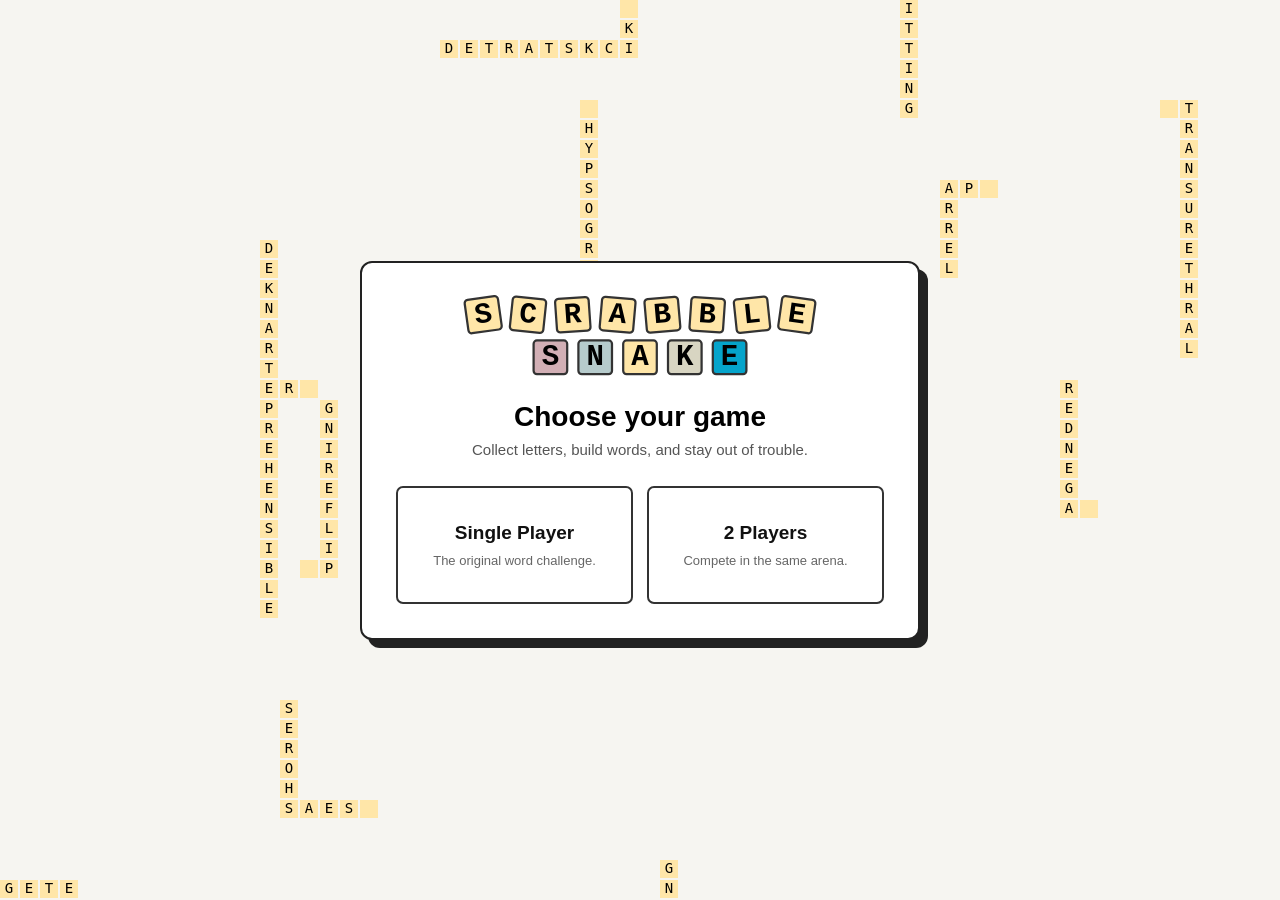
==== commit 461518c5: "Instruction formatting" ====
--- a/index.html
+++ b/index.html
@@ -103,7 +103,7 @@
       </div>
 
       <div class="submission-area">
-        <input id="wordInput" type="text" placeholder="Spell the word and press enter!" />
+        <input id="wordInput" type="text" placeholder="Spell the word here and press enter!" />
         <div class="submission-footer">
           <div id="playerScore" class="score-display">
             <img src="favicon.png" alt="S" class="score-icon" />
@@ -189,7 +189,7 @@
         <div class="multi-start-card">
           <p class="multi-eyebrow">LOCAL MULTIPLAYER</p>
           <h1>Ready to compete?</h1>
-          <p>Both players share the same arena and collect letters in order.</p>
+          <p>Submit words after collecting their letter tiles, <em>in order!</em></p>
           <div class="multi-control-summary">
             <div>
               <strong>PLAYER 1</strong>
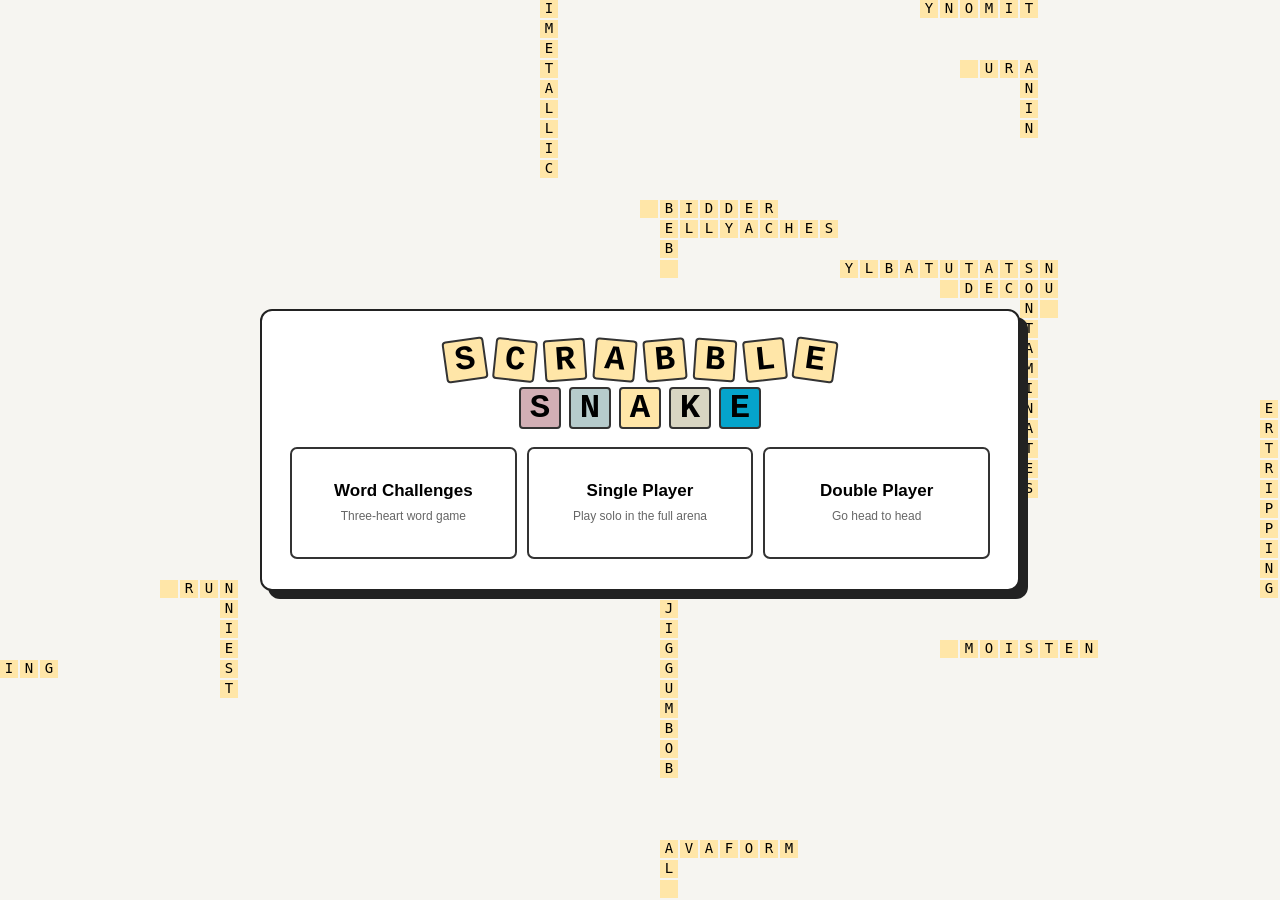
==== commit 5c852e19: "restructed and added single player mode" ====
--- a/index.html
+++ b/index.html
@@ -4,386 +4,49 @@
   <meta charset="UTF-8" />
   <meta name="viewport" content="width=device-width, initial-scale=1.0" />
   <title>Scrabble Snake</title>
-  <link rel="stylesheet" href="stylesheet.css" />
-  <link rel="stylesheet" href="multiplayer.css" />
-  <link rel="stylesheet" href="home-animation.css" />
+  <link rel="stylesheet" href="css/shared.css" />
+  <link rel="stylesheet" href="css/mode-selection.css" />
   <link rel="icon" href="favicon.png" />
 </head>
 <body>
-
-  <!-- Mode selection -->
-  <main id="modeScreen" class="mode-screen">
-    <canvas id="homeSnakeCanvas" aria-hidden="true"></canvas>
-    <div class="mode-card">
-      <div class="title-tile-wrapper mode-logo">
-        <div class="title-line">
-          <span class="title-tile" style="background-color:#ffe6a8; transform:rotate(-8deg);">S</span>
-          <span class="title-tile" style="background-color:#ffe6a8; transform:rotate(6deg);">C</span>
-          <span class="title-tile" style="background-color:#ffe6a8; transform:rotate(-4deg);">R</span>
-          <span class="title-tile" style="background-color:#ffe6a8; transform:rotate(5deg);">A</span>
-          <span class="title-tile" style="background-color:#ffe6a8; transform:rotate(-5deg);">B</span>
-          <span class="title-tile" style="background-color:#ffe6a8; transform:rotate(4deg);">B</span>
-          <span class="title-tile" style="background-color:#ffe6a8; transform:rotate(-6deg);">L</span>
-          <span class="title-tile" style="background-color:#ffe6a8; transform:rotate(8deg);">E</span>
-        </div>
-        <div class="title-line indent">
-          <span class="title-tile" style="background-color:#D2AFB5;">S</span>
-          <span class="title-tile" style="background-color:#B6CBCC;">N</span>
-          <span class="title-tile" style="background-color:#ffe6a8;">A</span>
-          <span class="title-tile" style="background-color:#D8D5C2;">K</span>
-          <span class="title-tile" style="background-color:#05A4CB;">E</span>
-        </div>
-      </div>
-
-      <h1>Choose your game</h1>
-      <p class="mode-intro">Collect letters, build words, and stay out of trouble.</p>
-
-      <div class="mode-options">
-        <button id="singleModeButton" class="mode-option" type="button">
-          <span class="mode-option-title">Single Player</span>
-          <span class="mode-option-description">The original word challenge.</span>
-        </button>
-        <button id="multiModeButton" class="mode-option" type="button">
-          <span class="mode-option-title">2 Players</span>
-          <span class="mode-option-description">Compete in the same arena.</span>
-        </button>
-      </div>
-    </div>
-  </main>
-
-  <!-- Existing single-player interface. game.js is loaded only after this mode is selected. -->
-  <div id="singlePlayerScreen" class="container" hidden>
-    <div class="sidebar">
-
-      <div
-        id="singleHomeTitle"
-        class="title-tile-wrapper single-home-title"
-        role="button"
-        tabindex="0"
-        aria-label="Return to game mode selection"
-        title="Return to game mode selection"
-      >
-        <div class="title-line">
-          <span class="title-tile" style="background-color: #ffe6a8; transform: rotate(-8deg);">S</span>
-          <span class="title-tile" style="background-color: #ffe6a8; transform: rotate(6deg);">C</span>
-          <span class="title-tile" style="background-color: #ffe6a8; transform: rotate(-4deg);">R</span>
-          <span class="title-tile" style="background-color: #ffe6a8; transform: rotate(5deg);">A</span>
-          <span class="title-tile" style="background-color: #ffe6a8; transform: rotate(-5deg);">B</span>
-          <span class="title-tile" style="background-color: #ffe6a8; transform: rotate(4deg);">B</span>
-          <span class="title-tile" style="background-color: #ffe6a8; transform: rotate(-6deg);">L</span>
-          <span class="title-tile" style="background-color: #ffe6a8; transform: rotate(8deg);">E</span>
-        </div>
-        <div class="title-line indent">
-          <span class="title-tile" style="background-color: #D2AFB5;">S</span>
-          <span class="title-tile" style="background-color: #B6CBCC;">N</span>
-          <span class="title-tile" style="background-color: #ffe6a8;">A</span>
-          <span class="title-tile" style="background-color: #D8D5C2;">K</span>
-          <span class="title-tile" style="background-color: #05A4CB;">E</span>
-        </div>
-      </div>
-
-      <div class="word-challenge">
-        <div class="timer-bar">
-          <div id="timerFill"></div>
-        </div>
-        <div class="challenge-header">
-          <h3>Word Challenge</h3>
-          <div id="lifeContainer">
-            <span class="heart full">❤</span>
-            <span class="heart full">❤</span>
-            <span class="heart full">❤</span>
-          </div>
-        </div>
-        <div id="wordChallengeTiles"></div>
-      </div>
-
-      <div class="inventory">
-        <h3>Letters Collected</h3>
-        <div id="letterInventory" class="tile-inventory"></div>
-      </div>
-
-      <div class="submission-area">
-        <input id="wordInput" type="text" placeholder="Spell the word here and press enter!" />
-        <div class="submission-footer">
-          <div id="playerScore" class="score-display">
-            <img src="favicon.png" alt="S" class="score-icon" />
-            <div class="score-tiles">
-              <div class="tile">C</div>
-              <div class="tile">O</div>
-              <div class="tile">R</div>
-              <div class="tile">E</div>
-            </div>
-            <span class="score-sep">:</span>
-            <span id="scoreValue" class="score-value">0</span>
-          </div>
-
-          <div class="game-controls">
-            <button id="singleHomeButton" class="control-button" title="Choose game mode" aria-label="Choose game mode" type="button">
-              <svg viewBox="0 0 24 24"><path d="m3 10 9-7 9 7"/><path d="M5 9v12h14V9"/><path d="M9 21v-7h6v7"/></svg>
-            </button>
-            <button id="muteButton" class="control-button" title="Mute sound" aria-label="Mute sound" type="button">
-              <svg id="muteIcon" viewBox="0 0 24 24"><polygon points="11 5 6 9 2 9 2 15 6 15 11 19 11 5"/><path d="M15.5 8.5a5 5 0 0 1 0 7"/><path d="M19 5a10 10 0 0 1 0 14"/></svg>
-            </button>
-            <button id="pauseButton" class="control-button" title="Pause game" aria-label="Pause game" aria-pressed="false" type="button">
-              <svg id="pauseIcon" viewBox="0 0 24 24"><path d="M8 5v14M16 5v14"/></svg>
-            </button>
-          </div>
-        </div>
-      </div>
-    </div>
-
-    <div class="game-arena">
-      <canvas id="game" tabindex="-1" aria-label="Single-player game arena"></canvas>
-      <div id="startOverlay">
-        <div class="arrow up">↑</div>
-        <div class="arrow left">←</div>
-        <div class="arrow down">↓</div>
-        <div class="arrow right">→</div>
-        <div class="arrow tab">Tab</div>
-        <div class="arrow enter">Enter</div>
-      </div>
-    </div>
-  </div>
-
-  <!-- Local multiplayer interface -->
-  <section id="multiGameScreen" class="multiplayer-screen" hidden>
-    <header class="multi-topbar">
-      <section class="multi-player-score player-one" aria-label="Player 1 score">
-        <div class="multi-score-line"><span id="p1Score">0</span><small>PTS</small></div>
-        <div class="multi-player-label">PLAYER 1</div>
-        <div id="p1Feedback" class="player-feedback" aria-live="polite"></div>
-      </section>
-
-      <button id="multiHomeButton" class="multi-title-home" type="button" aria-label="Return to game mode selection">
-        <span class="title-tile-wrapper multi-logo">
-          <span class="title-line">
-            <span class="title-tile" style="background-color:#ffe6a8; transform:rotate(-8deg);">S</span>
-            <span class="title-tile" style="background-color:#ffe6a8; transform:rotate(6deg);">C</span>
-            <span class="title-tile" style="background-color:#ffe6a8; transform:rotate(-4deg);">R</span>
-            <span class="title-tile" style="background-color:#ffe6a8; transform:rotate(5deg);">A</span>
-            <span class="title-tile" style="background-color:#ffe6a8; transform:rotate(-5deg);">B</span>
-            <span class="title-tile" style="background-color:#ffe6a8; transform:rotate(4deg);">B</span>
-            <span class="title-tile" style="background-color:#ffe6a8; transform:rotate(-6deg);">L</span>
-            <span class="title-tile" style="background-color:#ffe6a8; transform:rotate(8deg);">E</span>
-          </span>
-          <span class="title-line indent">
-            <span class="title-tile" style="background-color:#D2AFB5;">S</span>
-            <span class="title-tile" style="background-color:#B6CBCC;">N</span>
-            <span class="title-tile" style="background-color:#ffe6a8;">A</span>
-            <span class="title-tile" style="background-color:#D8D5C2;">K</span>
-            <span class="title-tile" style="background-color:#05A4CB;">E</span>
-          </span>
-        </span>
-      </button>
-
-      <section class="multi-player-score player-two" aria-label="Player 2 score">
-        <div class="multi-score-line"><span id="p2Score">0</span><small>PTS</small></div>
-        <div class="multi-player-label">PLAYER 2</div>
-        <div id="p2Feedback" class="player-feedback" aria-live="polite"></div>
-      </section>
-    </header>
-
-    <main id="multiGameArena" class="multi-game-area">
-      <canvas id="multiGameCanvas"></canvas>
-      <div id="multiStartOverlay" class="multi-start-overlay">
-        <div class="multi-start-card">
-          <p class="multi-eyebrow">LOCAL MULTIPLAYER</p>
-          <h1>Ready to compete?</h1>
-          <p>Submit words after collecting their letter tiles, <em>in order!</em></p>
-          <div class="multi-control-summary">
-            <div>
-              <strong>PLAYER 1</strong>
-              <span>Arrow keys to move</span>
-              <span>Enter to submit</span>
-            </div>
-            <div>
-              <strong>PLAYER 2</strong>
-              <span>W A S D to move</span>
-              <span>Ctrl to submit</span>
-            </div>
-          </div>
-          <p id="multiDictionaryStatus" class="dictionary-status">Loading word list...</p>
-          <button id="multiStartButton" type="button" disabled>Start match</button>
-          <div id="multiDurationHomeSlot">
-            <div class="multi-duration-control">
-            <label for="multiMatchMinutes">MATCH DURATION</label>
-            <div id="multiMatchDuration" class="multi-duration-input" aria-label="Match duration, maximum ten minutes">
-              <input
-                id="multiMatchMinutes"
-                type="text"
-                inputmode="numeric"
-                autocomplete="off"
-                maxlength="2"
-                value="02"
-                aria-label="Minutes"
-                aria-describedby="multiMatchDurationError"
-              />
-              <span class="multi-duration-colon" aria-hidden="true">:</span>
-              <input
-                id="multiMatchSeconds"
-                type="text"
-                inputmode="numeric"
-                autocomplete="off"
-                maxlength="2"
-                value="30"
-                aria-label="Seconds"
-                aria-describedby="multiMatchDurationError"
-              />
-            </div>
-            <span id="multiMatchDurationError" class="multi-duration-error" aria-live="polite"></span>
-            </div>
-          </div>
-        </div>
-      </div>
-
-      <div id="multiResultsOverlay" class="multi-results-overlay" hidden>
-        <div class="multi-results-card" role="dialog" aria-modal="true" aria-labelledby="multiResultsTitle">
-          <p class="multi-eyebrow">MATCH COMPLETE</p>
-          <h1 id="multiResultsTitle">Match results</h1>
-
-          <section class="multi-results-player player-one-results" aria-label="Player 1 results">
-            <header class="multi-results-player-header">
-              <h2>PLAYER 1</h2>
-              <div class="multi-results-total"><span id="multiResultsP1Score">0</span><small>PTS</small></div>
-            </header>
-            <div id="multiResultsP1Words" class="multi-results-words" aria-label="Player 1 submitted words"></div>
-          </section>
-
-          <section class="multi-results-player player-two-results" aria-label="Player 2 results">
-            <header class="multi-results-player-header">
-              <h2>PLAYER 2</h2>
-              <div class="multi-results-total"><span id="multiResultsP2Score">0</span><small>PTS</small></div>
-            </header>
-            <div id="multiResultsP2Words" class="multi-results-words" aria-label="Player 2 submitted words"></div>
-          </section>
-
-          <footer class="multi-results-footer">
-            <div id="multiResultsDurationSlot" class="multi-results-duration-slot"></div>
-            <button id="multiResultsStartButton" type="button" disabled>Start match</button>
-          </footer>
-        </div>
-      </div>
-    </main>
-
-    <div id="multiMatchTimer" class="multi-match-timer" hidden aria-label="Match time remaining">
-      <div class="multi-match-timer-track">
-        <div id="multiMatchTimerFill" class="multi-match-timer-fill"></div>
-      </div>
-    </div>
-
-      <footer class="multi-bottom-controls">
-        <div class="game-controls">
-          <button id="multiHomeIconButton" class="control-button" type="button"
-            title="Home" aria-label="Return to game mode selection">
-            <svg viewBox="0 0 24 24"><path d="m3 10 9-7 9 7"/><path d="M5 9v12h14V9"/><path d="M9 21v-7h6v7"/></svg>
-          </button>
-          <button id="multiMuteButton" class="control-button" type="button"
-            title="Mute sound" aria-label="Mute sound">
-            <svg viewBox="0 0 24 24"><polygon points="11 5 6 9 2 9 2 15 6 15 11 19 11 5"/><path d="M15.5 8.5a5 5 0 0 1 0 7"/><path d="M19 5a10 10 0 0 1 0 14"/></svg>
-          </button>
-          <button id="multiPauseButton" class="control-button" type="button"
-            title="Pause game" aria-label="Pause game" disabled>
-            <svg viewBox="0 0 24 24"><path d="M8 5v14M16 5v14"/></svg>
-          </button>
-          <button id="multiResetButton" class="control-button" type="button"
-            title="Restart match" aria-label="Restart match">
-            <svg viewBox="0 0 24 24"><path d="M3 12a9 9 0 1 0 3-6.7L3 8"/><path d="M3 3v5h5"/></svg>
-          </button>
-        </div>
-      </footer>
-
-  </section>
-
-  <script src="home-animation.js"></script>
-  <script>
-    (() => {
-      const modeScreen = document.getElementById('modeScreen');
-      const singleScreen = document.getElementById('singlePlayerScreen');
-      const multiScreen = document.getElementById('multiGameScreen');
-      let multiScriptLoaded = false;
-      let singleScriptLoaded = false;
-
-      function loadScript(src, onload) {
-        const script = document.createElement('script');
-        script.src = src;
-        script.onload = onload || null;
-        script.onerror = () => {
-          alert(`Could not load ${src}. Check that the file is in the Scrabble Snake folder.`);
-        };
-        document.body.appendChild(script);
-      }
-
-      document.getElementById('singleModeButton').addEventListener('click', () => {
-        modeScreen.hidden = true;
-        singleScreen.hidden = false;
-        if (!singleScriptLoaded) {
-          singleScriptLoaded = true;
-          loadScript('game.js');
-        }
-      });
-
-      document.getElementById('multiModeButton').addEventListener('click', () => {
-        modeScreen.hidden = true;
-        multiScreen.hidden = false;
-        if (window.startMultiplayerGame) {
-          window.startMultiplayerGame();
-        } else if (!multiScriptLoaded) {
-          multiScriptLoaded = true;
-          loadScript('multiplayer.js', () => window.startMultiplayerGame());
-        }
-      });
-
-      function returnToModeSelection() {
-        if (window.stopMultiplayerGame) window.stopMultiplayerGame();
-        multiScreen.hidden = true;
-        modeScreen.hidden = false;
-      }
-
-      document.getElementById('multiHomeButton').addEventListener('click', returnToModeSelection);
-      document.getElementById('multiHomeIconButton').addEventListener('click', returnToModeSelection);
-
-      // Single-player home controls return to the mode-selection screen.
-      const singleHomeButton = document.getElementById('singleHomeButton');
-      const singleHomeTitle = document.getElementById('singleHomeTitle');
-      const singleResetFlag = 'scrabbleSnakeRestartSinglePlayer';
-
-      function returnToSinglePlayerModes() {
-        try {
-          sessionStorage.removeItem(singleResetFlag);
-        } catch (error) {
-          // The page can still return home if session storage is unavailable.
-        }
-        window.location.reload();
-      }
-
-      if (singleHomeButton) {
-        singleHomeButton.addEventListener('click', returnToSinglePlayerModes);
-      }
-
-      if (singleHomeTitle) {
-        singleHomeTitle.addEventListener('click', returnToSinglePlayerModes);
-        singleHomeTitle.addEventListener('keydown', event => {
-          if (event.key === 'Enter' || event.key === ' ') {
-            event.preventDefault();
-            returnToSinglePlayerModes();
-          }
-        });
-      }
-
-      // Reset reloads the page but returns directly to Single Player,
-      // rather than stopping at the mode-selection screen.
-      let restartSinglePlayer = false;
-      try {
-        restartSinglePlayer = sessionStorage.getItem(singleResetFlag) === '1';
-        sessionStorage.removeItem(singleResetFlag);
-      } catch (error) {
-        restartSinglePlayer = false;
-      }
-
-      if (restartSinglePlayer) {
-        document.getElementById('singleModeButton').click();
-      }
-    })();
-  </script>
+<main class="mode-screen" id="modeScreen">
+<canvas aria-hidden="true" id="homeSnakeCanvas"></canvas>
+<div class="mode-card">
+<div aria-label="Scrabble Snake" aria-level="1" class="title-tile-wrapper mode-logo" role="heading">
+<div class="title-line">
+<span class="title-tile" style="background-color:#ffe6a8; transform:rotate(-8deg);">S</span>
+<span class="title-tile" style="background-color:#ffe6a8; transform:rotate(6deg);">C</span>
+<span class="title-tile" style="background-color:#ffe6a8; transform:rotate(-4deg);">R</span>
+<span class="title-tile" style="background-color:#ffe6a8; transform:rotate(5deg);">A</span>
+<span class="title-tile" style="background-color:#ffe6a8; transform:rotate(-5deg);">B</span>
+<span class="title-tile" style="background-color:#ffe6a8; transform:rotate(4deg);">B</span>
+<span class="title-tile" style="background-color:#ffe6a8; transform:rotate(-6deg);">L</span>
+<span class="title-tile" style="background-color:#ffe6a8; transform:rotate(8deg);">E</span>
+</div>
+<div class="title-line indent">
+<span class="title-tile" style="background-color:#D2AFB5;">S</span>
+<span class="title-tile" style="background-color:#B6CBCC;">N</span>
+<span class="title-tile" style="background-color:#ffe6a8;">A</span>
+<span class="title-tile" style="background-color:#D8D5C2;">K</span>
+<span class="title-tile" style="background-color:#05A4CB;">E</span>
+</div>
+</div>
+<div class="mode-options">
+<a class="mode-option" href="word-challenges.html" id="singleModeButton">
+<span class="mode-option-title">Word Challenges</span>
+<span class="mode-option-description">Three-heart word game</span>
+</a>
+<a class="mode-option" href="single-player.html" id="soloArenaModeButton">
+<span class="mode-option-title">Single Player</span>
+<span class="mode-option-description">Play solo in the full arena</span>
+</a>
+<a class="mode-option" href="double-player.html" id="multiModeButton">
+<span class="mode-option-title">Double Player</span>
+<span class="mode-option-description">Go head to head</span>
+</a>
+</div>
+</div>
+</main>
+  <script src="js/home-animation.js"></script>
 </body>
 </html>
--- a/css/shared.css
+++ b/css/shared.css
@@ -0,0 +1,90 @@
+/* ==========================================================================
+   SHARED BASE
+   ========================================================================== */
+* {
+  margin: 0;
+  padding: 0;
+  box-sizing: border-box;
+}
+
+html, body {
+  height: 100%;
+  background: #fff;
+  color: #000;
+  font-family: sans-serif;
+}
+
+[hidden] {
+  display: none !important;
+}
+
+/* Shared Scrabble Snake tile logo */
+.title-tile-wrapper {
+  display: flex;
+  flex-direction: column;
+  align-items: center;
+  gap: 6px;
+  margin: 5px 0 20px;
+}
+
+.title-line {
+  display: flex;
+  flex-wrap: wrap;
+  gap: 8px;
+}
+
+.title-tile {
+  position: relative;
+  display: flex;
+  align-items: center;
+  justify-content: center;
+  width: 32px;
+  height: 32px;
+  border: 2px solid #333;
+  border-radius: 4px;
+  background: #ffe6a8;
+  color: #000;
+  font-family: 'Courier New', monospace;
+  font-size: 26px;
+  font-weight: 700;
+}
+
+/* Shared footer controls */
+.game-controls {
+  display: flex;
+  align-items: center;
+  gap: 8px;
+}
+
+.control-button {
+  display: flex;
+  align-items: center;
+  justify-content: center;
+  width: 28px;
+  height: 28px;
+  border: 1px solid #555;
+  border-radius: 5px;
+  background: #333;
+  color: #ffe6a8;
+  cursor: pointer;
+  transition: background .2s ease, transform .2s ease;
+}
+
+.control-button svg {
+  width: 19px;
+  height: 19px;
+  fill: none;
+  stroke: #ffe6a8;
+  stroke-width: 2;
+  stroke-linecap: round;
+  stroke-linejoin: round;
+}
+
+.control-button:hover {
+  background: #555;
+  transform: translateY(-2px);
+}
+
+.control-button:active {
+  transform: translateY(0);
+}
--- a/css/mode-selection.css
+++ b/css/mode-selection.css
@@ -0,0 +1,156 @@
+/* ==========================================================================
+   MODE SELECTION
+   ========================================================================== */
+.mode-screen {
+  position: relative;
+  isolation: isolate;
+  display: flex;
+  align-items: center;
+  justify-content: center;
+  width: 100%;
+  min-height: 100vh;
+  overflow: hidden;
+  padding: 24px 18px;
+  background: #f6f5f1;
+}
+
+#homeSnakeCanvas {
+  position: absolute;
+  inset: 0;
+  z-index: 0;
+  display: block;
+  width: 100%;
+  height: 100%;
+  pointer-events: none;
+}
+
+.mode-card {
+  position: relative;
+  z-index: 1;
+  width: min(760px, 100%);
+  padding: 28px 28px 30px;
+  border: 2px solid #222;
+  border-radius: 12px;
+  background: #fff;
+  box-shadow: 8px 8px 0 #222;
+  text-align: center;
+}
+
+.mode-logo {
+  margin: 0 auto 18px;
+  transform: none;
+}
+
+.mode-logo .title-tile {
+  width: 42px;
+  height: 42px;
+  font-size: 34px;
+}
+
+.mode-options {
+  display: grid;
+  grid-template-columns: repeat(3, minmax(0, 1fr));
+  gap: 10px;
+}
+
+.mode-option {
+  display: flex;
+  flex-direction: column;
+  align-items: center;
+  justify-content: center;
+  gap: 7px;
+  min-height: 112px;
+  padding: 14px 10px;
+  border: 2px solid #333;
+  border-radius: 7px;
+  background: #fff;
+  color: #111;
+  cursor: pointer;
+  transition: transform .15s ease, box-shadow .15s ease, background .15s ease;
+}
+
+.mode-option:hover {
+  transform: translateY(-3px);
+  box-shadow: 0 5px 0 #333;
+  background: #fff9e9;
+}
+
+.mode-option:active {
+  transform: translateY(0);
+  box-shadow: none;
+}
+
+.mode-option-title {
+  font-size: 17px;
+  font-weight: 700;
+}
+
+.mode-option-description {
+  color: #666;
+  font-size: 12px;
+  line-height: 1.35;
+}
+
+@media (max-width: 700px) {
+  .mode-card {
+    width: min(560px, 100%);
+    padding: 24px 18px;
+  }
+
+  .mode-options {
+    grid-template-columns: repeat(3, minmax(0, 1fr));
+    gap: 8px;
+  }
+
+  .mode-option {
+    min-height: 108px;
+    padding: 12px 7px;
+  }
+
+  .mode-option-title {
+    font-size: 15px;
+  }
+
+  .mode-option-description {
+    font-size: 11px;
+  }
+}
+
+@media (max-width: 480px) {
+  .mode-card {
+    padding: 20px 12px;
+  }
+
+  .mode-logo .title-line {
+    gap: 5px;
+  }
+
+  .mode-logo .title-tile {
+    width: clamp(25px, 8vw, 34px);
+    height: clamp(25px, 8vw, 34px);
+    font-size: clamp(20px, 6.2vw, 28px);
+  }
+
+  .mode-options {
+    gap: 6px;
+  }
+
+  .mode-option {
+    min-height: 104px;
+    padding: 10px 5px;
+    gap: 6px;
+  }
+
+  .mode-option-title {
+    font-size: 13px;
+  }
+
+  .mode-option-description {
+    font-size: 10px;
+  }
+}
+
+.mode-option {
+  color: inherit;
+  text-decoration: none;
+}
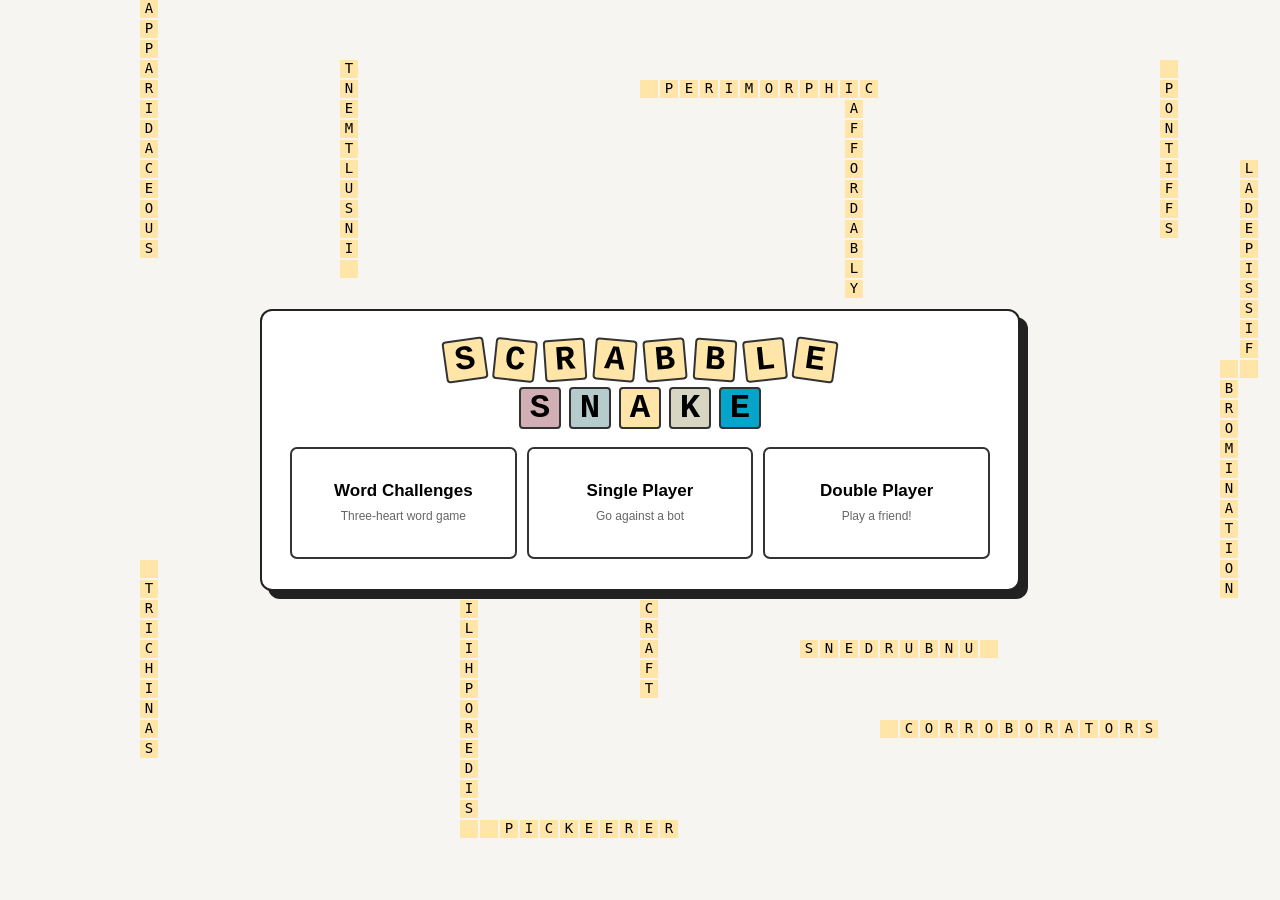
==== commit b7f1cbd8: "Bot functionalities" ====
--- a/index.html
+++ b/index.html
@@ -38,11 +38,11 @@
 </a>
 <a class="mode-option" href="single-player.html" id="soloArenaModeButton">
 <span class="mode-option-title">Single Player</span>
-<span class="mode-option-description">Play solo in the full arena</span>
+<span class="mode-option-description">Go against a bot</span>
 </a>
 <a class="mode-option" href="double-player.html" id="multiModeButton">
 <span class="mode-option-title">Double Player</span>
-<span class="mode-option-description">Go head to head</span>
+<span class="mode-option-description">Play a friend!</span>
 </a>
 </div>
 </div>
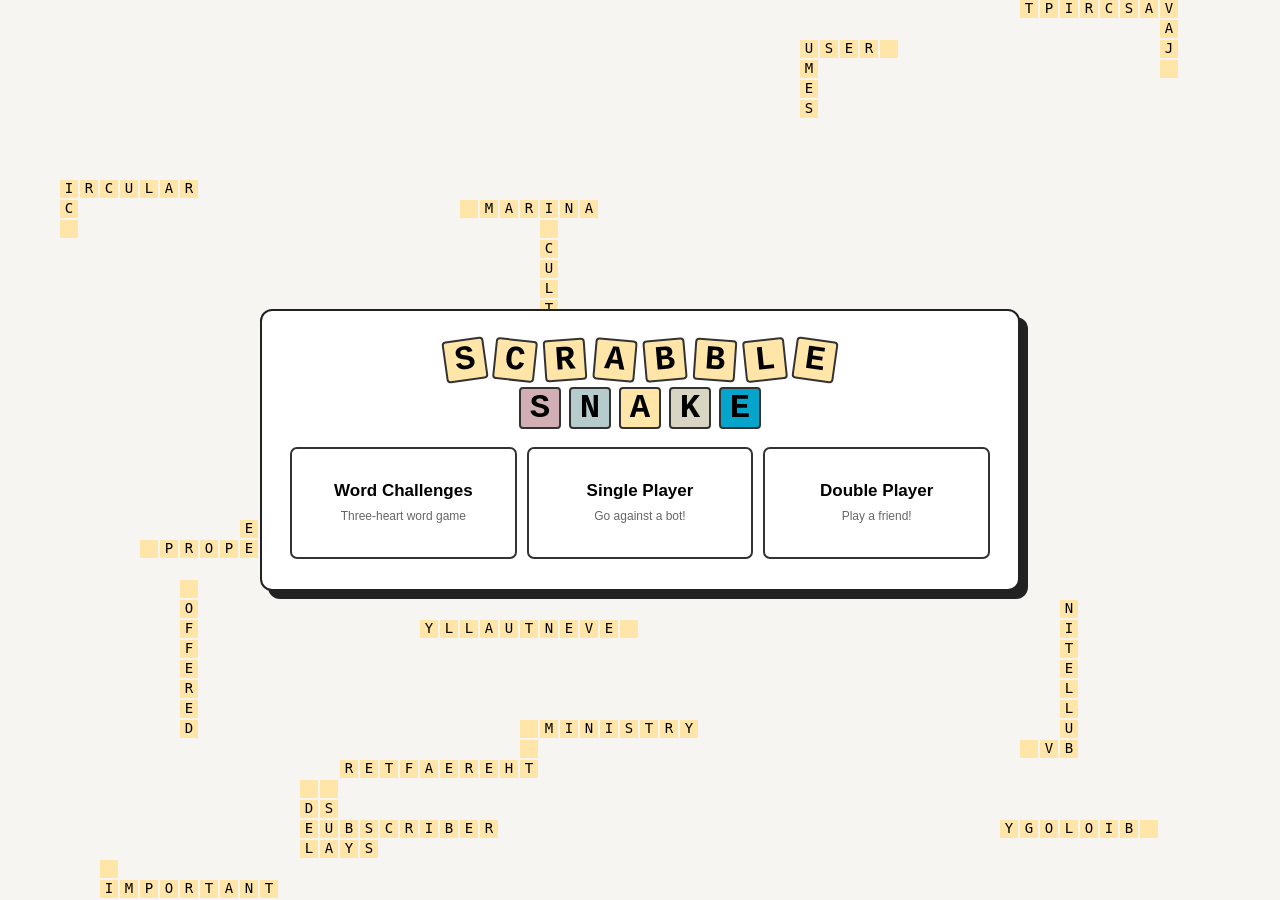
==== commit 31a0bcd3: "cleaned wordlist and sound changes for word challenge mode" ====
--- a/index.html
+++ b/index.html
@@ -38,7 +38,7 @@
 </a>
 <a class="mode-option" href="single-player.html" id="soloArenaModeButton">
 <span class="mode-option-title">Single Player</span>
-<span class="mode-option-description">Go against a bot</span>
+<span class="mode-option-description">Go against a bot!</span>
 </a>
 <a class="mode-option" href="double-player.html" id="multiModeButton">
 <span class="mode-option-title">Double Player</span>
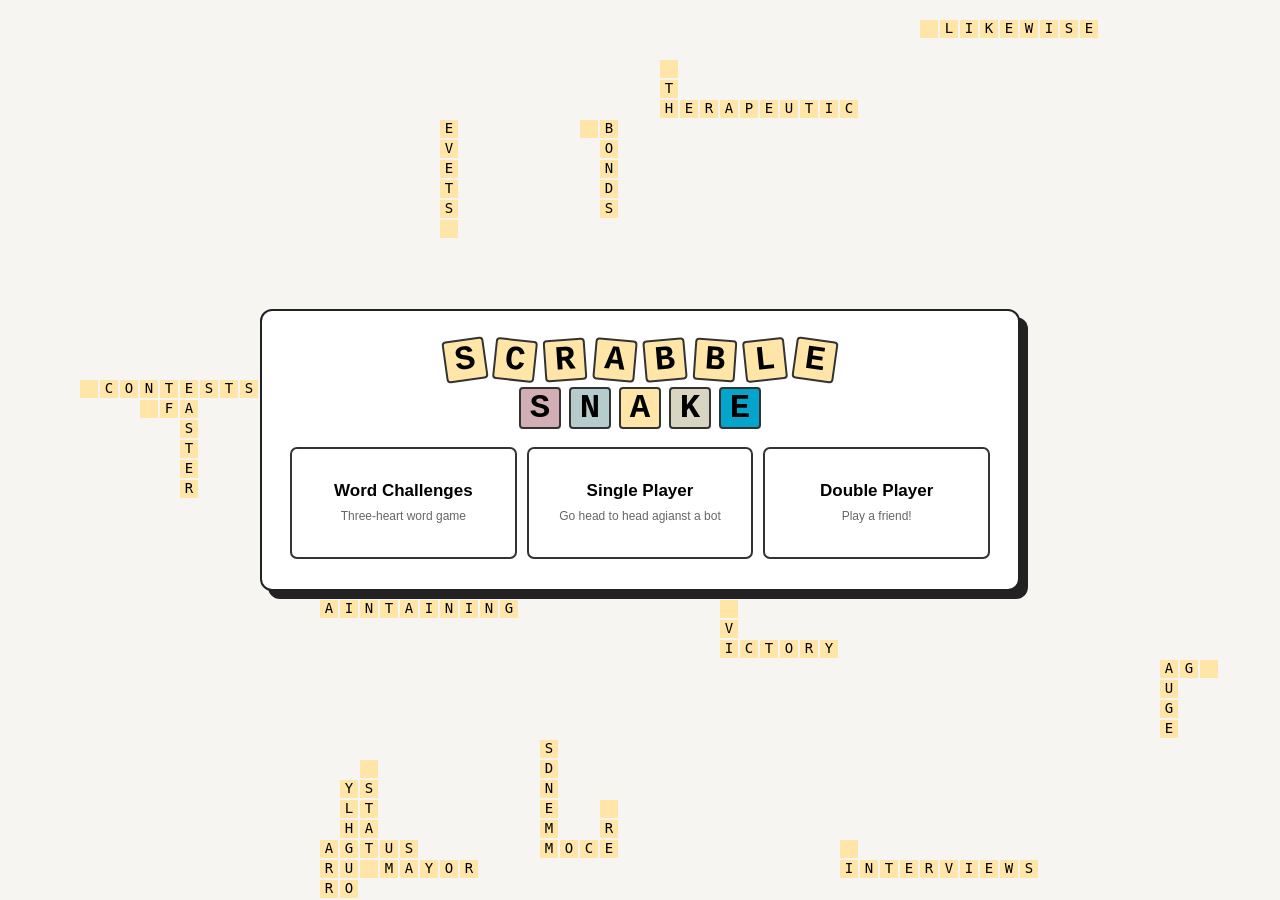
==== commit 48297059: "homepage test" ====
--- a/index.html
+++ b/index.html
@@ -38,7 +38,7 @@
 </a>
 <a class="mode-option" href="single-player.html" id="soloArenaModeButton">
 <span class="mode-option-title">Single Player</span>
-<span class="mode-option-description">Go against a bot!</span>
+<span class="mode-option-description">Go head to head agianst a bot</span>
 </a>
 <a class="mode-option" href="double-player.html" id="multiModeButton">
 <span class="mode-option-title">Double Player</span>
